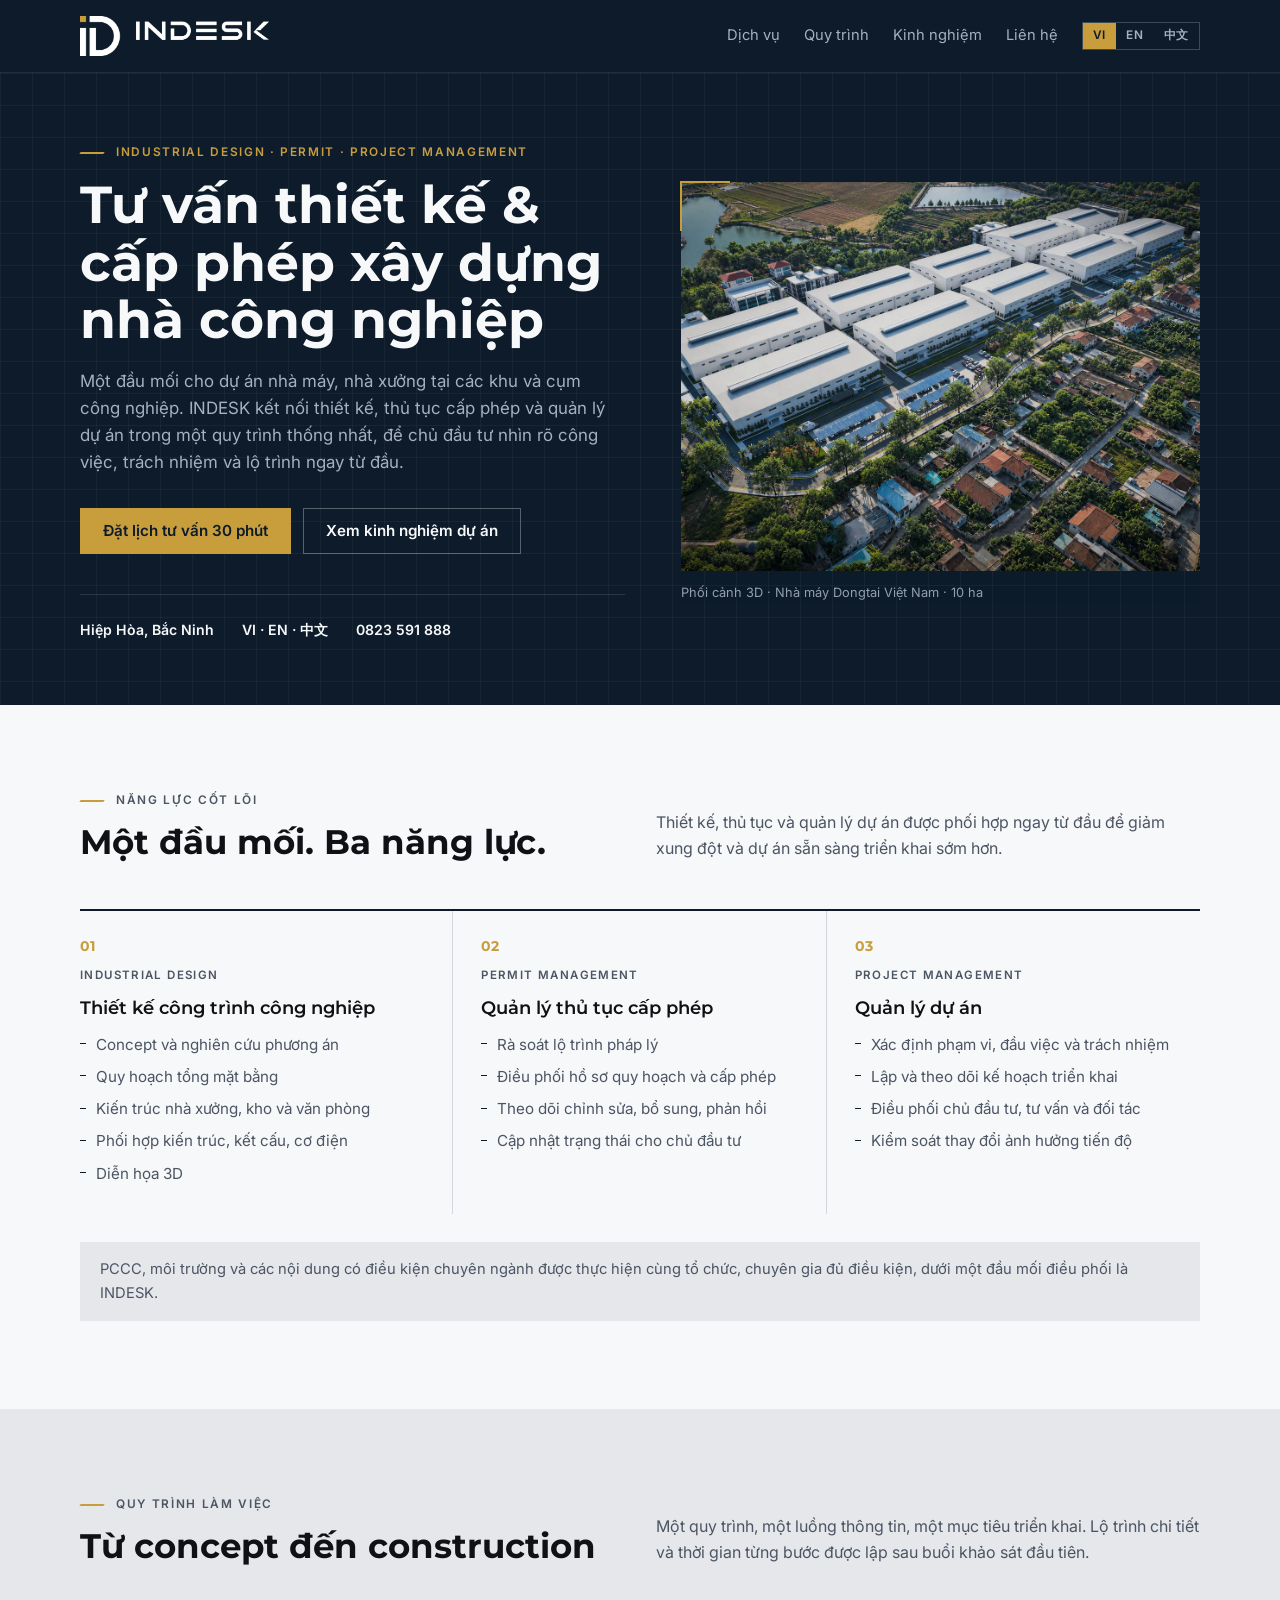
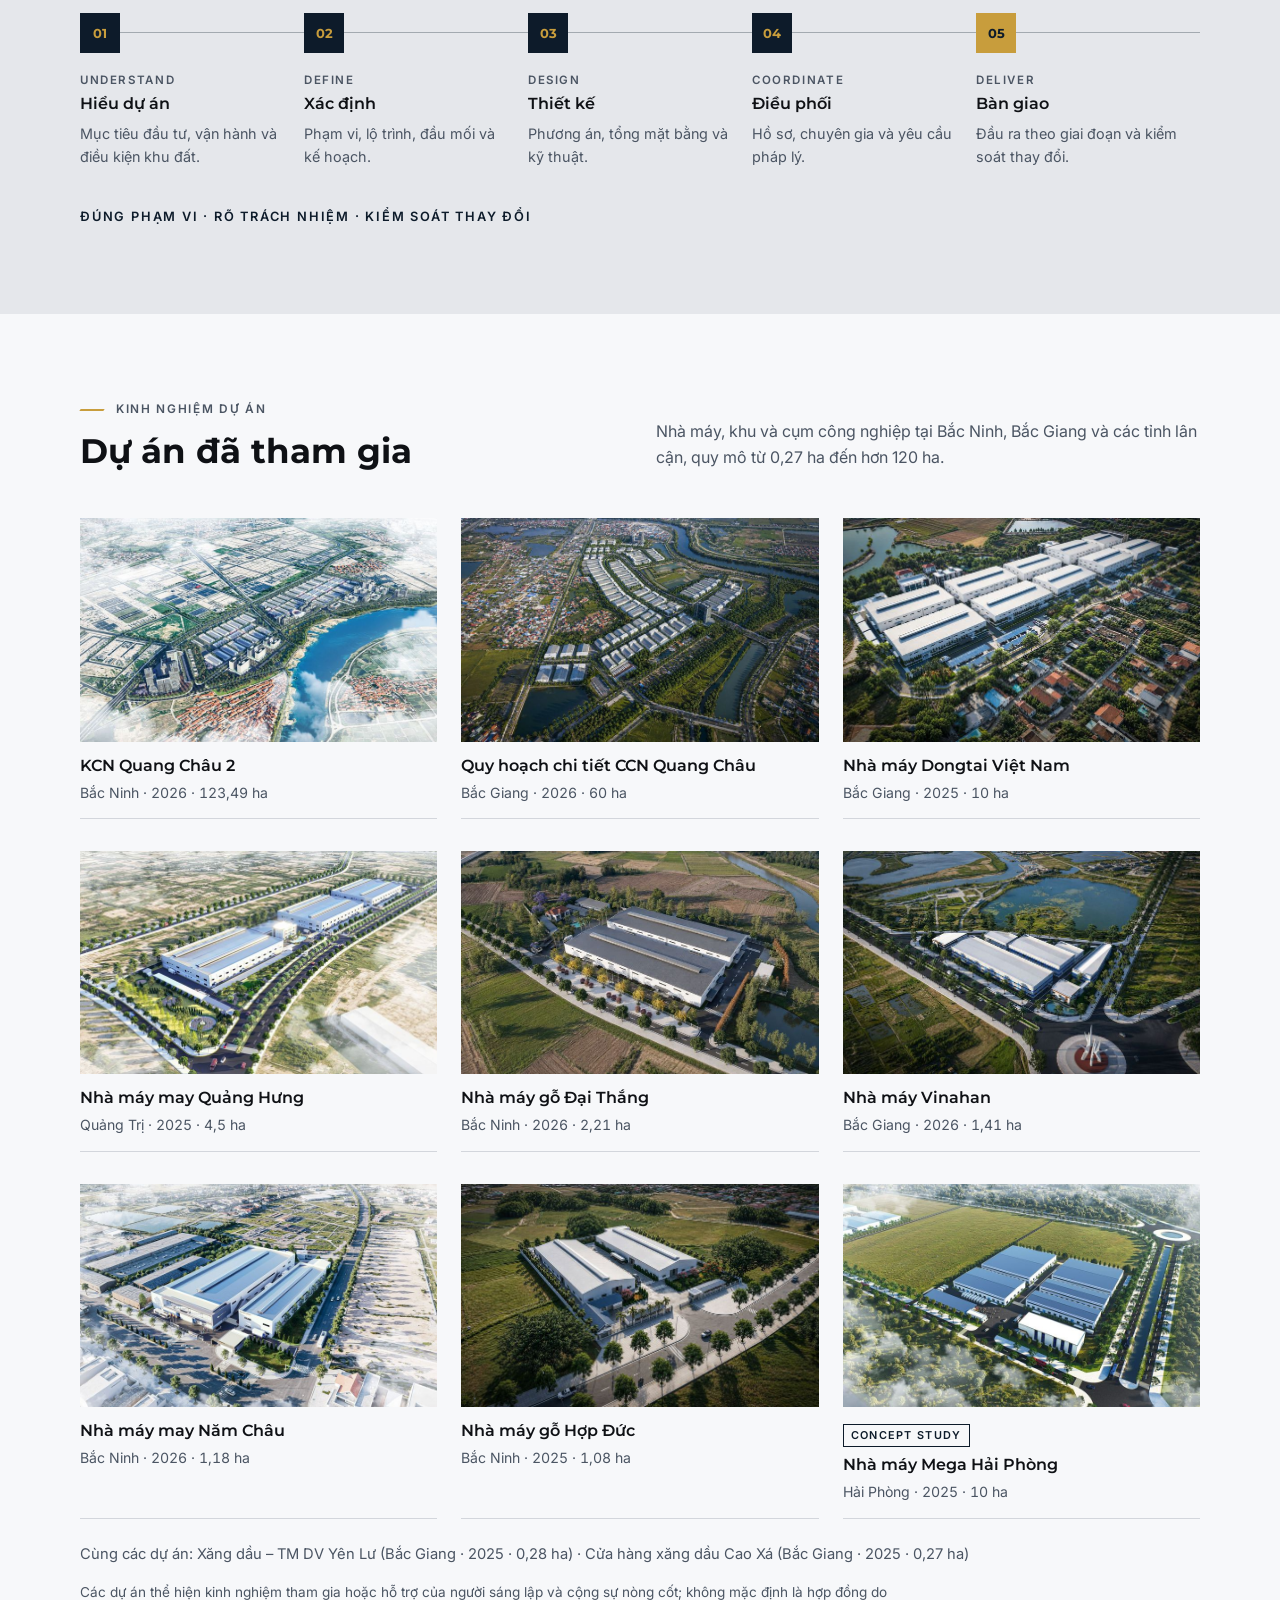
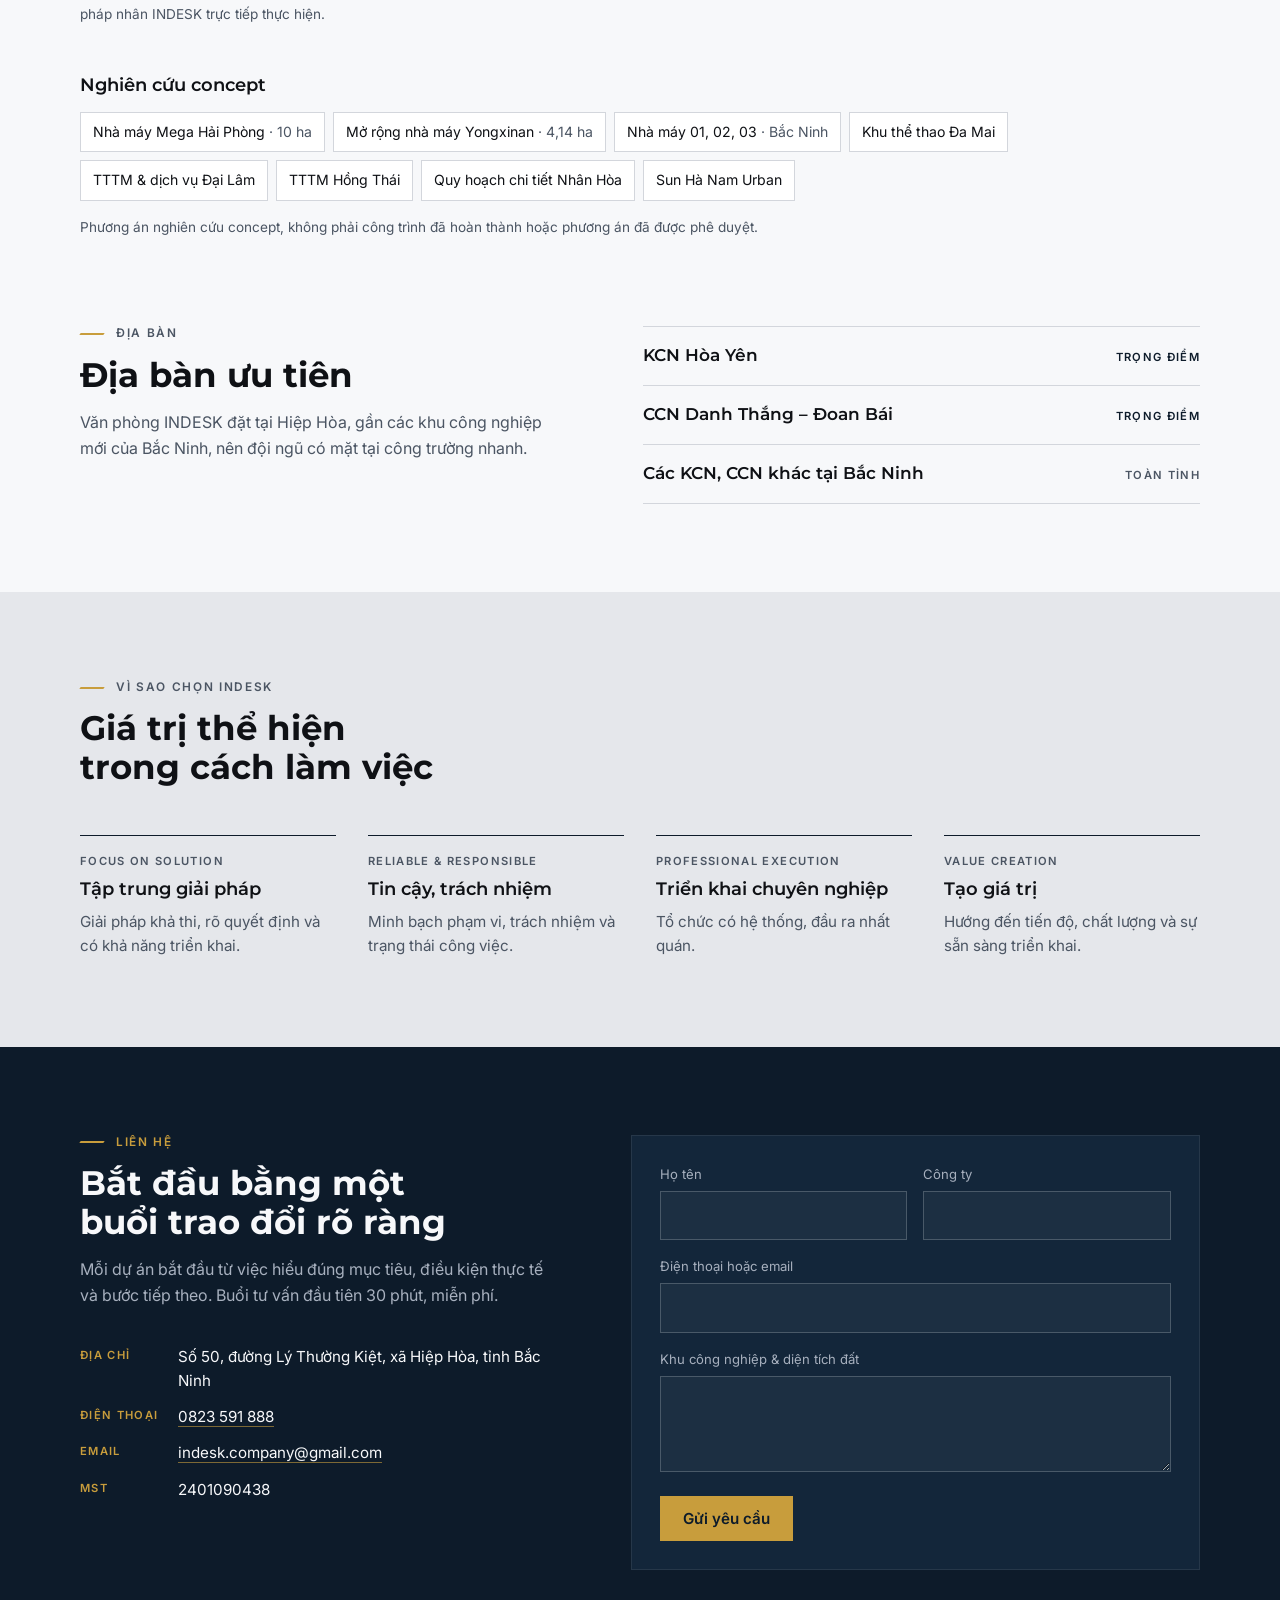
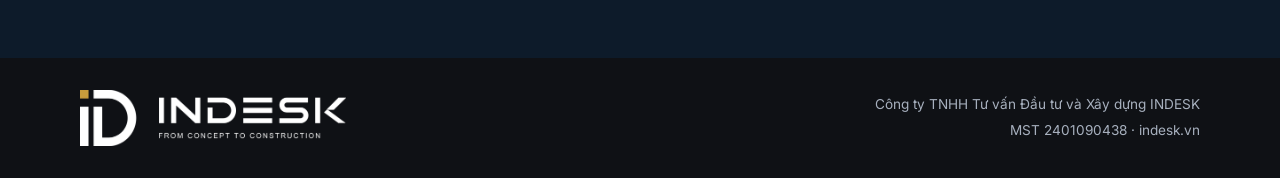
==== index.html @ 010f50f6 "Add files via upload" ====
<!doctype html>
<html lang="vi">
<head>
<meta charset="utf-8">
<meta name="viewport" content="width=device-width, initial-scale=1, viewport-fit=cover">
<title>INDESK</title>
<meta property="og:title" content="INDESK – Tư vấn thiết kế & cấp phép xây dựng nhà công nghiệp">
<meta property="og:image" content="https://indesk.vn/dongtai.jpg">
<meta name="description" content="INDESK – Tư vấn thiết kế & cấp phép xây dựng nhà công nghiệp tại Bắc Ninh. Industrial Design · Permit · Project Management.">
<link rel="icon" type="image/png" href="favicon-64.png">
<link rel="apple-touch-icon" href="icon-180.png">
<link rel="preconnect" href="https://fonts.googleapis.com">
<link rel="preconnect" href="https://fonts.gstatic.com" crossorigin>
<link rel="stylesheet" href="https://fonts.googleapis.com/css2?family=Montserrat:wght@600;700&family=Inter:wght@400;500;600&display=swap">
<style>
/* Layout: INDESK Brand Guideline V1.0 — navy header + blueprint hero, off-white body, 8px rhythm, left-aligned 12-col feel, one gold accent per view. */
:root{
  --charcoal:#0F1115; --navy:#0D1B2A; --navy-2:#13263a; --gold:#C89D3C; --gray:#E5E7EB; --offwhite:#F7F8FA;
  --ink:#0F1115; --ink-2:#4B5563; --rule:#D3D6DC; --on-dark:#F7F8FA; --on-dark-2:#A7B0BE;
  --f-head:"Montserrat",system-ui,Arial,"PingFang SC","Microsoft YaHei",sans-serif;
  --f-body:"Inter",system-ui,Arial,"PingFang SC","Microsoft YaHei","Noto Sans SC",sans-serif;
  --wrap:1160px;
  color-scheme:light;
}
*{box-sizing:border-box}
html{scroll-behavior:smooth}
@media (prefers-reduced-motion:reduce){html{scroll-behavior:auto}}
body{margin:0;background:var(--offwhite);color:var(--ink);font:400 16px/1.6 var(--f-body);-webkit-font-smoothing:antialiased}
body::before{content:"";position:fixed;inset:0 0 auto;height:env(safe-area-inset-top,0px);z-index:10;background:var(--navy)}
.wrap{max-width:var(--wrap);margin:0 auto;padding-left:max(20px,env(safe-area-inset-left,0px));padding-right:max(20px,env(safe-area-inset-right,0px))}
a{color:inherit}
h1,h2,h3{font-family:var(--f-head);line-height:1.15;text-wrap:balance;margin:0}
h2{font-size:clamp(1.55rem,1.2rem + 1.4vw,2.1rem);font-weight:700}
h3{font-size:1.1rem;font-weight:600;line-height:1.25}
p{margin:0}
.label{font:600 .74rem/1.3 var(--f-body);letter-spacing:.14em;text-transform:uppercase;color:var(--ink-2)}
.label.gold{color:var(--gold)}
.marker{display:flex;align-items:center;gap:12px}
.marker::before{content:"";width:24px;height:2px;background:var(--gold);transform:skewX(-35deg)}
:focus-visible{outline:2px solid var(--gold);outline-offset:3px}

/* header */
header.top{position:sticky;top:env(safe-area-inset-top,0px);z-index:5;background:var(--navy);color:var(--on-dark);border-bottom:1px solid rgba(255,255,255,.08)}
.bar{display:flex;align-items:center;gap:24px;min-height:72px}
.logo{display:block;line-height:0;padding-block:16px}
.logo img{height:40px;width:auto}
nav.main{display:flex;gap:24px;margin-left:auto}
nav.main a{text-decoration:none;font-size:.92rem;color:var(--on-dark-2)}
nav.main a:hover{color:var(--on-dark)}
.lang{display:flex;border:1px solid rgba(255,255,255,.2)}
.lang button{all:unset;cursor:pointer;padding:7px 10px;font:600 .74rem/1 var(--f-body);color:var(--on-dark-2);letter-spacing:.06em}
.lang button[aria-pressed="true"]{background:var(--gold);color:var(--navy)}
.lang button:focus-visible{outline:2px solid var(--gold);outline-offset:2px}
@media (max-width:860px){nav.main{display:none}.lang{margin-left:auto}}
@media (max-width:420px){.logo img{height:32px}}

/* hero */
.hero{background:var(--navy);color:var(--on-dark);position:relative;overflow:hidden}
.hero::after{content:"";position:absolute;inset:0;background-image:linear-gradient(rgba(229,231,235,.05) 1px,transparent 1px),linear-gradient(90deg,rgba(229,231,235,.05) 1px,transparent 1px);background-size:32px 32px;pointer-events:none}
.hero .wrap{position:relative;z-index:1;display:grid;grid-template-columns:minmax(0,1.05fr) minmax(0,1fr);gap:56px;align-items:center;padding-block:72px 64px}
.hero h1{font-size:clamp(2rem,1.3rem + 2.6vw,3.25rem);font-weight:700;line-height:1.1;margin:16px 0 20px}
.hero .lead{color:var(--on-dark-2);font-size:1.06rem;max-width:34em}
.actions{display:flex;flex-wrap:wrap;gap:12px;margin-top:32px}
.btn{display:inline-flex;align-items:center;gap:8px;padding:14px 22px;font:600 .95rem/1 var(--f-body);text-decoration:none;border:1.5px solid var(--gold);cursor:pointer}
.btn.primary{background:var(--gold);color:var(--navy)}
.btn.primary:hover{filter:brightness(1.08)}
.btn.ghost{color:var(--on-dark);background:transparent;border-color:rgba(255,255,255,.3)}
.btn.ghost:hover{border-color:var(--gold)}
.facts{display:flex;flex-wrap:wrap;gap:8px 28px;margin-top:40px;padding-top:24px;border-top:1px solid rgba(255,255,255,.12);font-size:.88rem;color:var(--on-dark-2)}
.facts b{color:var(--on-dark);font-weight:600}
.hero-img{margin:0;position:relative;min-width:0}
.hero-img img{display:block;width:100%;height:auto;aspect-ratio:4/3;object-fit:cover;max-width:100%}
.hero-img::before{content:"";position:absolute;inset:0;background:var(--navy);opacity:.12;pointer-events:none}
.hero-img::after{content:"";position:absolute;left:-1px;top:-1px;width:48px;height:48px;border-left:2px solid var(--gold);border-top:2px solid var(--gold)}
.hero-img figcaption{margin-top:12px;font-size:.8rem;color:var(--on-dark-2)}
@media (max-width:900px){.hero .wrap{grid-template-columns:1fr;padding-block:48px 44px;gap:40px}}

/* sections */
section.band{padding-block:88px}
.head{display:grid;grid-template-columns:minmax(0,1fr) minmax(0,1fr);gap:32px;align-items:end;margin-bottom:48px}
.head .marker{margin-bottom:14px}
.head p{color:var(--ink-2);max-width:34em}
@media (max-width:760px){.head{grid-template-columns:1fr;gap:14px}section.band{padding-block:64px}}

.services{display:grid;grid-template-columns:repeat(3,minmax(0,1fr));border-top:2px solid var(--navy)}
.svc{padding:28px 28px 28px 0;border-right:1px solid var(--rule);display:flex;flex-direction:column;gap:14px;min-width:0}
.svc+.svc{padding-left:28px}
.svc:last-child{border-right:0}
.svc .no{font:700 .9rem/1 var(--f-head);color:var(--gold)}
.svc .en{font:600 .72rem/1.3 var(--f-body);letter-spacing:.12em;text-transform:uppercase;color:var(--ink-2)}
.svc ul{margin:0;padding:0;list-style:none;display:grid;gap:8px;font-size:.95rem;color:var(--ink-2)}
.svc li{padding-left:16px;position:relative}
.svc li::before{content:"";position:absolute;left:0;top:.7em;width:6px;height:1px;background:var(--navy)}
.partner{margin-top:28px;padding:16px 20px;background:var(--gray);font-size:.92rem;color:var(--ink-2)}
@media (max-width:900px){.services{grid-template-columns:1fr}.svc,.svc+.svc{padding:24px 0;border-right:0;border-bottom:1px solid var(--rule)}}

.process-band{background:var(--gray)}
ol.steps{list-style:none;margin:0;padding:0;display:grid;grid-template-columns:repeat(5,minmax(0,1fr));counter-reset:s;position:relative}
ol.steps::before{content:"";position:absolute;left:0;right:0;top:19px;height:1px;background:var(--navy);opacity:.3}
ol.steps li{counter-increment:s;padding-right:20px;position:relative;min-width:0}
ol.steps li::before{content:counter(s,decimal-leading-zero);display:grid;place-items:center;width:40px;height:40px;background:var(--navy);color:var(--gold);font:700 .82rem/1 var(--f-head);margin-bottom:20px;position:relative}
ol.steps li:last-child::before{background:var(--gold);color:var(--navy)}
ol.steps .en{font:600 .72rem/1.3 var(--f-body);letter-spacing:.14em;color:var(--ink-2);margin-bottom:6px}
ol.steps h3{font-size:1rem;margin-bottom:8px}
ol.steps p{font-size:.9rem;color:var(--ink-2)}
.motto{margin-top:40px;font:600 .8rem/1.4 var(--f-body);letter-spacing:.14em;text-transform:uppercase;color:var(--navy)}
@media (max-width:960px){ol.steps{grid-template-columns:1fr}ol.steps::before{left:19px;right:auto;top:0;bottom:0;width:1px;height:auto}ol.steps li{display:grid;grid-template-columns:40px minmax(0,1fr);column-gap:20px;padding:0 0 28px}ol.steps li::before{margin:0;grid-row:span 3}}

/* project gallery */
.gallery{display:grid;grid-template-columns:repeat(3,minmax(0,1fr));gap:32px 24px}
.card{margin:0;min-width:0;display:flex;flex-direction:column}
.card img{display:block;width:100%;height:auto;aspect-ratio:16/10;object-fit:cover;max-width:100%;background:var(--gray)}
.card .meta{padding-top:14px;border-bottom:1px solid var(--rule);padding-bottom:14px;flex:1}
.card h3{font-size:1rem}
.card p{margin-top:6px;font-size:.88rem;color:var(--ink-2);font-variant-numeric:tabular-nums}
.badge{display:inline-block;margin-bottom:8px;font:600 .68rem/1 var(--f-body);letter-spacing:.12em;text-transform:uppercase;color:var(--navy);border:1px solid var(--navy);padding:5px 7px}
.also{margin-top:24px;font-size:.92rem;color:var(--ink-2)}
@media (max-width:900px){.gallery{grid-template-columns:repeat(2,minmax(0,1fr))}}
@media (max-width:560px){.gallery{grid-template-columns:1fr}}
.note{margin-top:16px;font-size:.85rem;color:var(--ink-2);max-width:60em}
.concepts{margin-top:48px}
.concepts h3{margin-bottom:16px}
.chips{display:flex;flex-wrap:wrap;gap:8px;list-style:none;margin:0;padding:0}
.chips li{border:1px solid var(--rule);background:#fff;padding:8px 12px;font-size:.88rem}
.chips li span{color:var(--ink-2)}

.area{display:grid;grid-template-columns:minmax(0,1fr) minmax(0,1.1fr);gap:56px;align-items:start}
.area p.lead{color:var(--ink-2);margin-top:16px;max-width:30em}
.zones{list-style:none;margin:0;padding:0;border-top:1px solid var(--rule)}
.zones li{display:flex;justify-content:space-between;align-items:baseline;gap:16px;padding:18px 0;border-bottom:1px solid var(--rule)}
.zones .name{font:600 1.05rem/1.3 var(--f-head)}
.zones .tag{font:600 .7rem/1.2 var(--f-body);letter-spacing:.12em;text-transform:uppercase;color:var(--ink-2);white-space:nowrap}
.zones li.focus .tag{color:var(--navy)}
@media (max-width:820px){.area{grid-template-columns:1fr;gap:32px}}

.why{display:grid;grid-template-columns:repeat(4,minmax(0,1fr));gap:32px}
.why div{min-width:0;display:flex;flex-direction:column;gap:10px;padding-top:18px;border-top:1px solid var(--navy)}
.why .en{font:600 .7rem/1.3 var(--f-body);letter-spacing:.12em;text-transform:uppercase;color:var(--ink-2)}
.why p{color:var(--ink-2);font-size:.95rem}
@media (max-width:900px){.why{grid-template-columns:repeat(2,minmax(0,1fr))}}
@media (max-width:480px){.why{grid-template-columns:1fr}}

.contact{background:var(--navy);color:var(--on-dark)}
.contact .grid{display:grid;grid-template-columns:minmax(0,1fr) minmax(0,1.15fr);gap:56px}
.contact h2{margin:14px 0 16px}
.contact .lead{color:var(--on-dark-2);max-width:30em}
dl.info{margin:36px 0 0;display:grid;grid-template-columns:auto minmax(0,1fr);gap:12px 20px;font-size:.95rem}
dl.info dt{font:600 .7rem/1.9 var(--f-body);letter-spacing:.12em;text-transform:uppercase;color:var(--gold)}
dl.info dd{margin:0;color:var(--on-dark);overflow-wrap:anywhere}
dl.info dd a{text-decoration:none;border-bottom:1px solid rgba(200,157,60,.6)}
dl.info dd a:hover{color:var(--gold)}
form{display:grid;grid-template-columns:repeat(2,minmax(0,1fr));gap:16px;background:var(--navy-2);padding:28px;border:1px solid rgba(255,255,255,.08)}
form .full{grid-column:1/-1}
label{display:block;font-size:.82rem;color:var(--on-dark-2);margin-bottom:6px}
input,textarea{width:100%;font:inherit;color:var(--on-dark);background:rgba(255,255,255,.04);border:1px solid rgba(255,255,255,.2);padding:11px 12px;border-radius:0}
input:focus,textarea:focus{outline:none;border-color:var(--gold)}
textarea{min-height:96px;resize:vertical}
form .btn{justify-self:start}
.form-note{font-size:.85rem;color:var(--on-dark-2)}
@media (max-width:820px){.contact .grid{grid-template-columns:1fr;gap:40px}form{grid-template-columns:1fr;padding:22px}}

footer{background:var(--charcoal);color:var(--on-dark-2);font-size:.85rem}
footer .wrap{display:flex;flex-wrap:wrap;align-items:center;justify-content:space-between;gap:20px;padding-block:32px}
footer img{height:56px;width:auto}
footer .legal{display:grid;gap:4px;text-align:right}
@media (max-width:640px){footer .legal{text-align:left}}
</style>
<style>[hidden]{display:none!important} img{max-width:100%}</style>
</head>
<body>
<header class="top">
  <div class="wrap bar">
    <a class="logo" href="#top"><img src="logo-header.png" alt="INDESK" width="600" height="127"></a>
    <nav class="main" aria-label="Menu">
      <a href="#dich-vu" data-i18n="nav.services">Dịch vụ</a>
      <a href="#quy-trinh" data-i18n="nav.process">Quy trình</a>
      <a href="#kinh-nghiem" data-i18n="nav.projects">Kinh nghiệm</a>
      <a href="#lien-he" data-i18n="nav.contact">Liên hệ</a>
    </nav>
    <div class="lang" role="group" aria-label="Language">
      <button type="button" id="lang-vi" data-lang="vi" aria-pressed="true">VI</button>
      <button type="button" id="lang-en" data-lang="en" aria-pressed="false">EN</button>
      <button type="button" id="lang-zh" data-lang="zh" aria-pressed="false">中文</button>
    </div>
  </div>
</header>

<main id="top">
<section class="hero">
  <div class="wrap">
    <div>
      <div class="label gold marker">Industrial Design · Permit · Project Management</div>
      <h1 data-i18n="hero.title">Tư vấn thiết kế &amp; cấp phép xây dựng nhà công nghiệp</h1>
      <p class="lead" data-i18n="hero.lead">Một đầu mối cho dự án nhà máy, nhà xưởng tại các khu và cụm công nghiệp. INDESK kết nối thiết kế, thủ tục cấp phép và quản lý dự án trong một quy trình thống nhất, để chủ đầu tư nhìn rõ công việc, trách nhiệm và lộ trình ngay từ đầu.</p>
      <div class="actions">
        <a class="btn primary" href="#lien-he" data-i18n="hero.cta">Đặt lịch tư vấn 30 phút</a>
        <a class="btn ghost" href="#kinh-nghiem" data-i18n="hero.cta2">Xem kinh nghiệm dự án</a>
      </div>
      <div class="facts">
        <span><b>Hiệp Hòa, Bắc Ninh</b></span>
        <span><b>VI · EN · 中文</b></span>
        <span><b>0823 591 888</b></span>
      </div>
    </div>
    <figure class="hero-img">
      <img src="dongtai.jpg" alt="Phối cảnh Nhà máy Dongtai Việt Nam, 10 ha" width="1600" height="902">
      <figcaption><span data-i18n="hero.cap">Phối cảnh 3D</span> · Nhà máy Dongtai Việt Nam · 10 ha</figcaption>
    </figure>
  </div>
</section>

<section class="band" id="dich-vu">
  <div class="wrap">
    <div class="head">
      <div><div class="label marker" data-i18n="services.eyebrow">Năng lực cốt lõi</div><h2 data-i18n="services.title">Một đầu mối. Ba năng lực.</h2></div>
      <p data-i18n="services.lead">Thiết kế, thủ tục và quản lý dự án được phối hợp ngay từ đầu để giảm xung đột và dự án sẵn sàng triển khai sớm hơn.</p>
    </div>
    <div class="services">
      <div class="svc"><span class="no">01</span><span class="en">Industrial Design</span><h3 data-i18n="s1.t">Thiết kế công trình công nghiệp</h3>
        <ul><li data-i18n="s1.a">Concept và nghiên cứu phương án</li><li data-i18n="s1.b">Quy hoạch tổng mặt bằng</li><li data-i18n="s1.c">Kiến trúc nhà xưởng, kho và văn phòng</li><li data-i18n="s1.d">Phối hợp kiến trúc, kết cấu, cơ điện</li><li data-i18n="s1.e">Diễn họa 3D</li></ul></div>
      <div class="svc"><span class="no">02</span><span class="en">Permit Management</span><h3 data-i18n="s2.t">Quản lý thủ tục cấp phép</h3>
        <ul><li data-i18n="s2.a">Rà soát lộ trình pháp lý</li><li data-i18n="s2.b">Điều phối hồ sơ quy hoạch và cấp phép</li><li data-i18n="s2.c">Theo dõi chỉnh sửa, bổ sung, phản hồi</li><li data-i18n="s2.d">Cập nhật trạng thái cho chủ đầu tư</li></ul></div>
      <div class="svc"><span class="no">03</span><span class="en">Project Management</span><h3 data-i18n="s3.t">Quản lý dự án</h3>
        <ul><li data-i18n="s3.a">Xác định phạm vi, đầu việc và trách nhiệm</li><li data-i18n="s3.b">Lập và theo dõi kế hoạch triển khai</li><li data-i18n="s3.c">Điều phối chủ đầu tư, tư vấn và đối tác</li><li data-i18n="s3.d">Kiểm soát thay đổi ảnh hưởng tiến độ</li></ul></div>
    </div>
    <p class="partner" data-i18n="services.partner">PCCC, môi trường và các nội dung có điều kiện chuyên ngành được thực hiện cùng tổ chức, chuyên gia đủ điều kiện, dưới một đầu mối điều phối là INDESK.</p>
  </div>
</section>

<section class="band process-band" id="quy-trinh">
  <div class="wrap">
    <div class="head">
      <div><div class="label marker" data-i18n="process.eyebrow">Quy trình làm việc</div><h2 data-i18n="process.title">Từ concept đến construction</h2></div>
      <p data-i18n="process.lead">Một quy trình, một luồng thông tin, một mục tiêu triển khai. Lộ trình chi tiết và thời gian từng bước được lập sau buổi khảo sát đầu tiên.</p>
    </div>
    <ol class="steps">
      <li><div class="en">UNDERSTAND</div><h3 data-i18n="p1.t">Hiểu dự án</h3><p data-i18n="p1.d">Mục tiêu đầu tư, vận hành và điều kiện khu đất.</p></li>
      <li><div class="en">DEFINE</div><h3 data-i18n="p2.t">Xác định</h3><p data-i18n="p2.d">Phạm vi, lộ trình, đầu mối và kế hoạch.</p></li>
      <li><div class="en">DESIGN</div><h3 data-i18n="p3.t">Thiết kế</h3><p data-i18n="p3.d">Phương án, tổng mặt bằng và kỹ thuật.</p></li>
      <li><div class="en">COORDINATE</div><h3 data-i18n="p4.t">Điều phối</h3><p data-i18n="p4.d">Hồ sơ, chuyên gia và yêu cầu pháp lý.</p></li>
      <li><div class="en">DELIVER</div><h3 data-i18n="p5.t">Bàn giao</h3><p data-i18n="p5.d">Đầu ra theo giai đoạn và kiểm soát thay đổi.</p></li>
    </ol>
    <p class="motto" data-i18n="process.motto">Đúng phạm vi · Rõ trách nhiệm · Kiểm soát thay đổi</p>
  </div>
</section>

<section class="band" id="kinh-nghiem">
  <div class="wrap">
    <div class="head">
      <div><div class="label marker" data-i18n="exp.eyebrow">Kinh nghiệm dự án</div><h2 data-i18n="exp.title">Dự án đã tham gia</h2></div>
      <p data-i18n="exp.lead">Nhà máy, khu và cụm công nghiệp tại Bắc Ninh, Bắc Giang và các tỉnh lân cận, quy mô từ 0,27 ha đến hơn 120 ha.</p>
    </div>
    <div class="gallery">
      <article class="card"><img src="kcn-quangchau-sm.jpg" alt="Phối cảnh KCN Quang Châu 2" loading="lazy" width="800" height="532"><div class="meta"><h3>KCN Quang Châu 2</h3><p>Bắc Ninh · 2026 · 123,49 ha</p></div></article>
      <article class="card"><img src="ccn-quangchau-sm.jpg" alt="Phối cảnh CCN Quang Châu" loading="lazy" width="800" height="600"><div class="meta"><h3>Quy hoạch chi tiết CCN Quang Châu</h3><p>Bắc Giang · 2026 · 60 ha</p></div></article>
      <article class="card"><img src="dongtai-sm.jpg" alt="Phối cảnh Nhà máy Dongtai Việt Nam" loading="lazy" width="800" height="451"><div class="meta"><h3>Nhà máy Dongtai Việt Nam</h3><p>Bắc Giang · 2025 · 10 ha</p></div></article>
      <article class="card"><img src="quanghung-sm.jpg" alt="Phối cảnh Nhà máy may Quảng Hưng" loading="lazy" width="800" height="450"><div class="meta"><h3>Nhà máy may Quảng Hưng</h3><p>Quảng Trị · 2025 · 4,5 ha</p></div></article>
      <article class="card"><img src="daithang-sm.jpg" alt="Phối cảnh Nhà máy gỗ Đại Thắng" loading="lazy" width="800" height="543"><div class="meta"><h3>Nhà máy gỗ Đại Thắng</h3><p>Bắc Ninh · 2026 · 2,21 ha</p></div></article>
      <article class="card"><img src="vinahan-sm.jpg" alt="Phối cảnh Nhà máy Vinahan" loading="lazy" width="800" height="451"><div class="meta"><h3>Nhà máy Vinahan</h3><p>Bắc Giang · 2026 · 1,41 ha</p></div></article>
      <article class="card"><img src="namchau-sm.jpg" alt="Phối cảnh Nhà máy may Năm Châu" loading="lazy" width="800" height="534"><div class="meta"><h3>Nhà máy may Năm Châu</h3><p>Bắc Ninh · 2026 · 1,18 ha</p></div></article>
      <article class="card"><img src="hopduc-sm.jpg" alt="Phối cảnh Nhà máy gỗ Hợp Đức" loading="lazy" width="800" height="451"><div class="meta"><h3>Nhà máy gỗ Hợp Đức</h3><p>Bắc Ninh · 2025 · 1,08 ha</p></div></article>
      <article class="card concept"><img src="mega-sm.jpg" alt="Phối cảnh concept Nhà máy Mega Hải Phòng" loading="lazy" width="800" height="532"><div class="meta"><span class="badge">Concept study</span><h3>Nhà máy Mega Hải Phòng</h3><p>Hải Phòng · 2025 · 10 ha</p></div></article>
    </div>
    <p class="also"><span data-i18n="exp.also">Cùng các dự án:</span> Xăng dầu – TM DV Yên Lư (Bắc Giang · 2025 · 0,28 ha) · Cửa hàng xăng dầu Cao Xá (Bắc Giang · 2025 · 0,27 ha)</p>
    <p class="note" data-i18n="exp.note">Các dự án thể hiện kinh nghiệm tham gia hoặc hỗ trợ của người sáng lập và cộng sự nòng cốt; không mặc định là hợp đồng do pháp nhân INDESK trực tiếp thực hiện.</p>
    <div class="concepts">
      <h3 data-i18n="exp.concept">Nghiên cứu concept</h3>
      <ul class="chips">
        <li>Nhà máy Mega Hải Phòng <span>· 10 ha</span></li>
        <li>Mở rộng nhà máy Yongxinan <span>· 4,14 ha</span></li>
        <li>Nhà máy 01, 02, 03 <span>· Bắc Ninh</span></li>
        <li>Khu thể thao Đa Mai</li>
        <li>TTTM &amp; dịch vụ Đại Lâm</li>
        <li>TTTM Hồng Thái</li>
        <li>Quy hoạch chi tiết Nhân Hòa</li>
        <li>Sun Hà Nam Urban</li>
      </ul>
      <p class="note" data-i18n="exp.cnote">Phương án nghiên cứu concept, không phải công trình đã hoàn thành hoặc phương án đã được phê duyệt.</p>
    </div>
  </div>
</section>

<section class="band" id="dia-ban" style="padding-top:0">
  <div class="wrap area">
    <div>
      <div class="label marker" data-i18n="area.eyebrow">Địa bàn</div>
      <h2 data-i18n="area.title" style="margin-top:14px">Địa bàn ưu tiên</h2>
      <p class="lead" data-i18n="area.lead">Văn phòng INDESK đặt tại Hiệp Hòa, gần các khu công nghiệp mới của Bắc Ninh, nên đội ngũ có mặt tại công trường nhanh.</p>
    </div>
    <ul class="zones">
      <li class="focus"><span class="name" data-i18n="z1">KCN Hòa Yên</span><span class="tag" data-i18n="z.tag1">Trọng điểm</span></li>
      <li class="focus"><span class="name" data-i18n="z2">CCN Danh Thắng – Đoan Bái</span><span class="tag" data-i18n="z.tag1">Trọng điểm</span></li>
      <li><span class="name" data-i18n="z3">Các KCN, CCN khác tại Bắc Ninh</span><span class="tag" data-i18n="z.tag2">Toàn tỉnh</span></li>
    </ul>
  </div>
</section>

<section class="band process-band">
  <div class="wrap">
    <div class="head">
      <div><div class="label marker" data-i18n="why.eyebrow">Vì sao chọn INDESK</div><h2 data-i18n="why.title">Giá trị thể hiện trong cách làm việc</h2></div>
    </div>
    <div class="why">
      <div><span class="en">Focus on Solution</span><h3 data-i18n="w1.t">Tập trung giải pháp</h3><p data-i18n="w1.d">Giải pháp khả thi, rõ quyết định và có khả năng triển khai.</p></div>
      <div><span class="en">Reliable &amp; Responsible</span><h3 data-i18n="w2.t">Tin cậy, trách nhiệm</h3><p data-i18n="w2.d">Minh bạch phạm vi, trách nhiệm và trạng thái công việc.</p></div>
      <div><span class="en">Professional Execution</span><h3 data-i18n="w3.t">Triển khai chuyên nghiệp</h3><p data-i18n="w3.d">Tổ chức có hệ thống, đầu ra nhất quán.</p></div>
      <div><span class="en">Value Creation</span><h3 data-i18n="w4.t">Tạo giá trị</h3><p data-i18n="w4.d">Hướng đến tiến độ, chất lượng và sự sẵn sàng triển khai.</p></div>
    </div>
  </div>
</section>

<section class="band contact" id="lien-he">
  <div class="wrap grid">
    <div>
      <div class="label gold marker" data-i18n="contact.eyebrow">Liên hệ</div>
      <h2 data-i18n="contact.title">Bắt đầu bằng một buổi trao đổi rõ ràng</h2>
      <p class="lead" data-i18n="contact.lead">Mỗi dự án bắt đầu từ việc hiểu đúng mục tiêu, điều kiện thực tế và bước tiếp theo. Buổi tư vấn đầu tiên 30 phút, miễn phí.</p>
      <dl class="info">
        <dt data-i18n="i.addr">Địa chỉ</dt><dd>Số 50, đường Lý Thường Kiệt, xã Hiệp Hòa, tỉnh Bắc Ninh</dd>
        <dt data-i18n="i.phone">Điện thoại</dt><dd><a href="tel:+84823591888">0823 591 888</a></dd>
        <dt>Email</dt><dd><a href="mailto:indesk.company@gmail.com">indesk.company@gmail.com</a></dd>
        <dt data-i18n="i.tax">MST</dt><dd>2401090438</dd>
      </dl>
    </div>
    <form id="lead-form" novalidate>
      <div><label for="f-name" data-i18n="f.name">Họ tên</label><input id="f-name" name="name" autocomplete="name"></div>
      <div><label for="f-company" data-i18n="f.company">Công ty</label><input id="f-company" name="company" autocomplete="organization"></div>
      <div class="full"><label for="f-contact" data-i18n="f.contact">Điện thoại hoặc email</label><input id="f-contact" name="contact"></div>
      <div class="full"><label for="f-project" data-i18n="f.project">Khu công nghiệp &amp; diện tích đất</label><textarea id="f-project" name="project"></textarea></div>
      <button class="btn primary" type="submit" data-i18n="f.submit">Gửi yêu cầu</button>
      <p class="form-note full" id="f-ok" hidden data-i18n="f.ok">Đã gửi. INDESK sẽ liên hệ lại với bạn để hẹn lịch.</p>
      <p class="form-note full" id="f-err" hidden data-i18n="f.err">Chưa gửi được. Bạn gọi 0823 591 888 hoặc email indesk.company@gmail.com giúp INDESK.</p>
      <p class="form-note full" id="f-need" hidden data-i18n="f.need">Bạn điền giúp họ tên và số điện thoại hoặc email.</p>
    </form>
  </div>
</section>
</main>

<footer>
  <div class="wrap">
    <img src="logo-full.png" alt="INDESK – From Concept to Construction" width="1200" height="253">
    <div class="legal">
      <span data-i18n="footer.name">Công ty TNHH Tư vấn Đầu tư và Xây dựng INDESK</span>
      <span>MST 2401090438 · indesk.vn</span>
    </div>
  </div>
</footer>

<script>
const T = {
  en: {
    "nav.services":"Services","nav.process":"Process","nav.projects":"Experience","nav.contact":"Contact",
    "hero.title":"Industrial building design & construction permitting",
    "hero.lead":"One point of contact for factory and warehouse projects in industrial parks and clusters. INDESK connects design, permitting and project management in one coordinated process, so investors see the work, the responsibilities and the route from day one.",
    "hero.cta":"Book a 30-minute consultation","hero.cta2":"See project experience",
    "services.eyebrow":"Core services","services.title":"One point of contact. Three capabilities.",
    "services.lead":"Design, approvals and project management are coordinated from the start, reducing conflicts and getting projects ready to build sooner.",
    "s1.t":"Industrial building design","s1.a":"Concept and option studies","s1.b":"Site master planning","s1.c":"Architecture for factories, warehouses and offices","s1.d":"Architecture, structure and MEP coordination","s1.e":"3D visualisation",
    "s2.t":"Permit management","s2.a":"Legal route review","s2.b":"Coordinating planning and permit files","s2.c":"Tracking revisions, requests and responses","s2.d":"Status updates for the investor",
    "s3.t":"Project management","s3.a":"Defining scope, tasks and responsibilities","s3.b":"Planning and tracking delivery","s3.c":"Coordinating investor, consultants and partners","s3.d":"Controlling changes that affect the schedule",
    "services.partner":"Fire safety, environmental and other licensed specialist work is carried out with qualified firms and experts, coordinated by INDESK as your single point of contact.",
    "process.eyebrow":"How we work","process.title":"From concept to construction",
    "process.lead":"One process, one flow of information, one delivery goal. A detailed route with timing for each step is prepared after the first site survey.",
    "p1.t":"Understand","p1.d":"Investment goals, operations and site conditions.",
    "p2.t":"Define","p2.d":"Scope, route, contacts and plan.",
    "p3.t":"Design","p3.d":"Options, master plan and engineering.",
    "p4.t":"Coordinate","p4.d":"Documents, specialists and legal requirements.",
    "p5.t":"Deliver","p5.d":"Staged outputs and change control.",
    "process.motto":"Right scope · Clear responsibility · Controlled change",
    "exp.eyebrow":"Project experience","exp.title":"Projects we have worked on",
    "exp.lead":"Factories, industrial parks and clusters in Bac Ninh, Bac Giang and nearby provinces, from 0.27 ha to over 120 ha.",
    "t.name":"Project","t.place":"Location","t.year":"Completed","t.area":"Site area",
    "exp.note":"Projects reflect work the founder and core collaborators took part in or supported; they are not necessarily contracts signed by the INDESK legal entity.",
    "exp.concept":"Concept studies","exp.cnote":"Concept study options, not completed or approved projects.",
    "area.eyebrow":"Coverage","area.title":"Where we work",
    "area.lead":"INDESK's office is in Hiep Hoa, close to Bac Ninh's new industrial parks, so our team reaches your site quickly.",
    "z1":"Hoa Yen Industrial Park","z2":"Danh Thang – Doan Bai Industrial Cluster","z3":"Other industrial parks and clusters in Bac Ninh","z.tag1":"Focus","z.tag2":"Province-wide",
    "why.eyebrow":"Why INDESK","why.title":"Values you see in how we work",
    "w1.t":"Solution first","w1.d":"Feasible solutions, clear decisions, ready to build.",
    "w2.t":"Reliable and responsible","w2.d":"Transparent scope, responsibilities and status.",
    "w3.t":"Professional execution","w3.d":"Systematic organisation and consistent outputs.",
    "w4.t":"Value creation","w4.d":"Focused on schedule, quality and readiness to build.",
    "contact.eyebrow":"Contact","contact.title":"Start with a clear project conversation",
    "contact.lead":"Every project starts with understanding the goals, the real conditions and the next step. The first 30-minute consultation is free.",
    "i.addr":"Address","i.phone":"Phone","i.tax":"Tax code",
    "f.name":"Name","f.company":"Company","f.contact":"Phone or email","f.project":"Industrial park & land area","f.submit":"Send request",
    "f.ok":"Sent. INDESK will contact you to arrange a time.",
    "f.err":"Couldn't send. Please call 0823 591 888 or email indesk.company@gmail.com.",
    "f.need":"Please enter your name and a phone number or email.",
    "hero.cap":"3D rendering","exp.also":"Also:",
    "footer.name":"INDESK Investment Consulting and Construction Co., Ltd."
  },
  zh: {
    "nav.services":"服务","nav.process":"流程","nav.projects":"项目经验","nav.contact":"联系我们",
    "hero.title":"工业厂房设计与建设许可咨询",
    "hero.lead":"为工业园区及工业集群内的工厂、厂房项目提供一站式对接。INDESK将设计、许可手续和项目管理整合为统一流程，让投资者从一开始就清楚工作内容、责任分工和推进路线。",
    "hero.cta":"预约30分钟咨询","hero.cta2":"查看项目经验",
    "services.eyebrow":"核心服务","services.title":"一个对接窗口，三大能力",
    "services.lead":"设计、审批和项目管理从一开始就协同推进，减少冲突，让项目更早具备开工条件。",
    "s1.t":"工业建筑设计","s1.a":"概念及方案研究","s1.b":"总平面规划","s1.c":"厂房、仓库及办公楼建筑设计","s1.d":"建筑、结构及机电协调","s1.e":"3D效果图",
    "s2.t":"许可手续管理","s2.a":"审查法定审批路线","s2.b":"协调规划及许可资料","s2.c":"跟踪修改、补充及反馈","s2.d":"向投资者更新进展",
    "s3.t":"项目管理","s3.a":"明确范围、工作内容及责任","s3.b":"制定并跟踪实施计划","s3.c":"协调投资者、顾问及合作方","s3.d":"控制影响进度的变更",
    "services.partner":"消防、环保及其他需专业资质的工作，由具备资质的单位和专家完成，并由INDESK统一协调对接。",
    "process.eyebrow":"工作流程","process.title":"从概念到施工",
    "process.lead":"一个流程，一条信息流，一个实施目标。首次现场考察后，我们将制定包含各步骤时间的详细路线。",
    "p1.t":"了解","p1.d":"投资目标、运营需求及场地条件。",
    "p2.t":"界定","p2.d":"范围、路线、对接人及计划。",
    "p3.t":"设计","p3.d":"方案、总平面及技术设计。",
    "p4.t":"协调","p4.d":"资料、专家及法定要求。",
    "p5.t":"交付","p5.d":"分阶段成果及变更控制。",
    "process.motto":"范围准确 · 责任清晰 · 变更可控",
    "exp.eyebrow":"项目经验","exp.title":"参与过的项目",
    "exp.lead":"位于北宁、北江及周边省份的工厂、工业园区及工业集群，规模从0.27公顷到120余公顷。",
    "t.name":"项目","t.place":"地点","t.year":"完成年份","t.area":"用地规模",
    "exp.note":"以上项目体现创始人及核心合作者参与或支持的经验，并不一定是由INDESK法人直接签约实施的合同。",
    "exp.concept":"概念研究","exp.cnote":"概念研究方案，并非已完工或已获批准的项目。",
    "area.eyebrow":"服务区域","area.title":"重点服务区域",
    "area.lead":"INDESK办公室位于北宁省协和，靠近北宁新兴工业园区，团队可迅速抵达现场。",
    "z1":"Hòa Yên 工业园","z2":"Danh Thắng – Đoan Bái 工业集群","z3":"北宁省其他工业园及工业集群","z.tag1":"重点","z.tag2":"全省",
    "why.eyebrow":"为什么选择INDESK","why.title":"体现在工作方式中的价值",
    "w1.t":"聚焦方案","w1.d":"方案可行、决策清晰、可落地实施。",
    "w2.t":"可靠负责","w2.d":"范围、责任和工作状态公开透明。",
    "w3.t":"专业执行","w3.d":"系统化组织，成果标准统一。",
    "w4.t":"创造价值","w4.d":"着眼于进度、质量和开工准备。",
    "contact.eyebrow":"联系我们","contact.title":"从一次清晰的项目沟通开始",
    "contact.lead":"每个项目都从准确理解目标、实际条件和下一步工作开始。首次30分钟咨询免费。",
    "i.addr":"地址","i.phone":"电话","i.tax":"税号",
    "f.name":"姓名","f.company":"公司","f.contact":"电话或邮箱","f.project":"工业园区及用地面积","f.submit":"提交",
    "f.ok":"已提交。INDESK将与您联系安排时间。",
    "f.err":"提交失败。请致电 0823 591 888 或发送邮件至 indesk.company@gmail.com。",
    "f.need":"请填写姓名及电话或邮箱。",
    "hero.cap":"3D效果图","exp.also":"其他项目：",
    "footer.name":"INDESK投资咨询与建设有限责任公司"
  }
};
const nodes = [...document.querySelectorAll("[data-i18n]")];
nodes.forEach(n => { n.dataset.vi = n.textContent; });
function setLang(lang){
  const dict = T[lang] || {};
  nodes.forEach(n => { n.textContent = lang === "vi" ? n.dataset.vi : (dict[n.dataset.i18n] ?? n.dataset.vi); });
  document.documentElement.lang = lang === "zh" ? "zh-CN" : lang;
  document.querySelectorAll(".lang button").forEach(b => b.setAttribute("aria-pressed", String(b.dataset.lang === lang)));
  try { localStorage.setItem("indesk-lang", lang); } catch (e) {}
}
document.querySelectorAll(".lang button").forEach(b => b.addEventListener("click", () => setLang(b.dataset.lang)));
let saved = null;
try { saved = localStorage.getItem("indesk-lang"); } catch (e) {}
setLang(saved && (saved === "vi" || T[saved]) ? saved : "vi");
/* Form gửi về indesk.company@gmail.com qua FormSubmit (cần xác nhận một lần từ hộp thư này). */
const FORM_ENDPOINT = "https://formsubmit.co/ajax/indesk.company@gmail.com";
const form = document.getElementById("lead-form");
const show = id => ["f-ok","f-err","f-need"].forEach(x => { document.getElementById(x).hidden = x !== id; });
form.addEventListener("submit", async e => {
  e.preventDefault();
  const data = Object.fromEntries(new FormData(form));
  if (!data.name.trim() || !data.contact.trim()) { show("f-need"); return; }
  const btn = form.querySelector("button[type=submit]");
  btn.disabled = true;
  try {
    const res = await fetch(FORM_ENDPOINT, {
      method: "POST",
      headers: { "Content-Type": "application/json", "Accept": "application/json" },
      body: JSON.stringify({
        _subject: "Yêu cầu tư vấn mới từ indesk.vn",
        _template: "table",
        _captcha: "false",
        "Họ tên": data.name, "Công ty": data.company, "Liên hệ": data.contact,
        "Dự án": data.project, "Ngôn ngữ trang": document.documentElement.lang
      })
    });
    if (!res.ok) throw new Error(res.status);
    form.reset(); show("f-ok");
  } catch (err) {
    show("f-err");
  } finally { btn.disabled = false; }
});
</script>
</body>
</html>
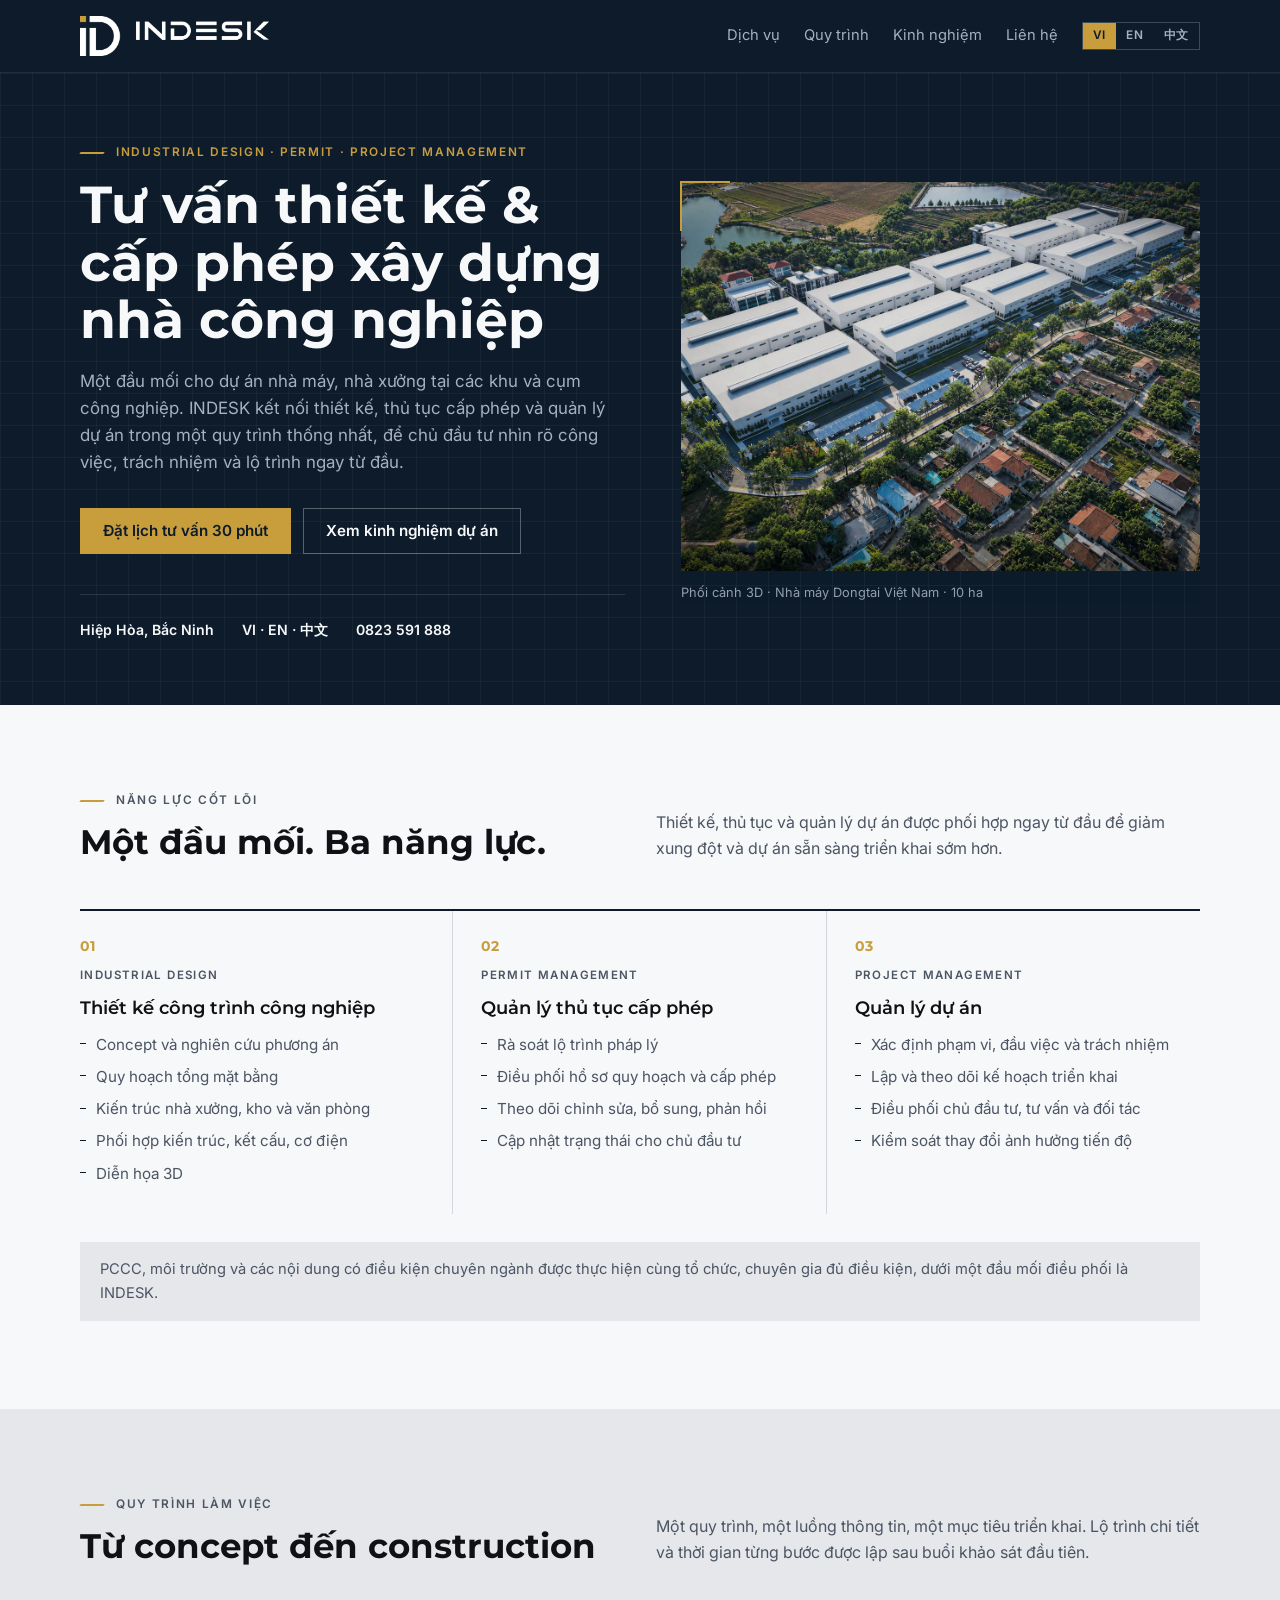
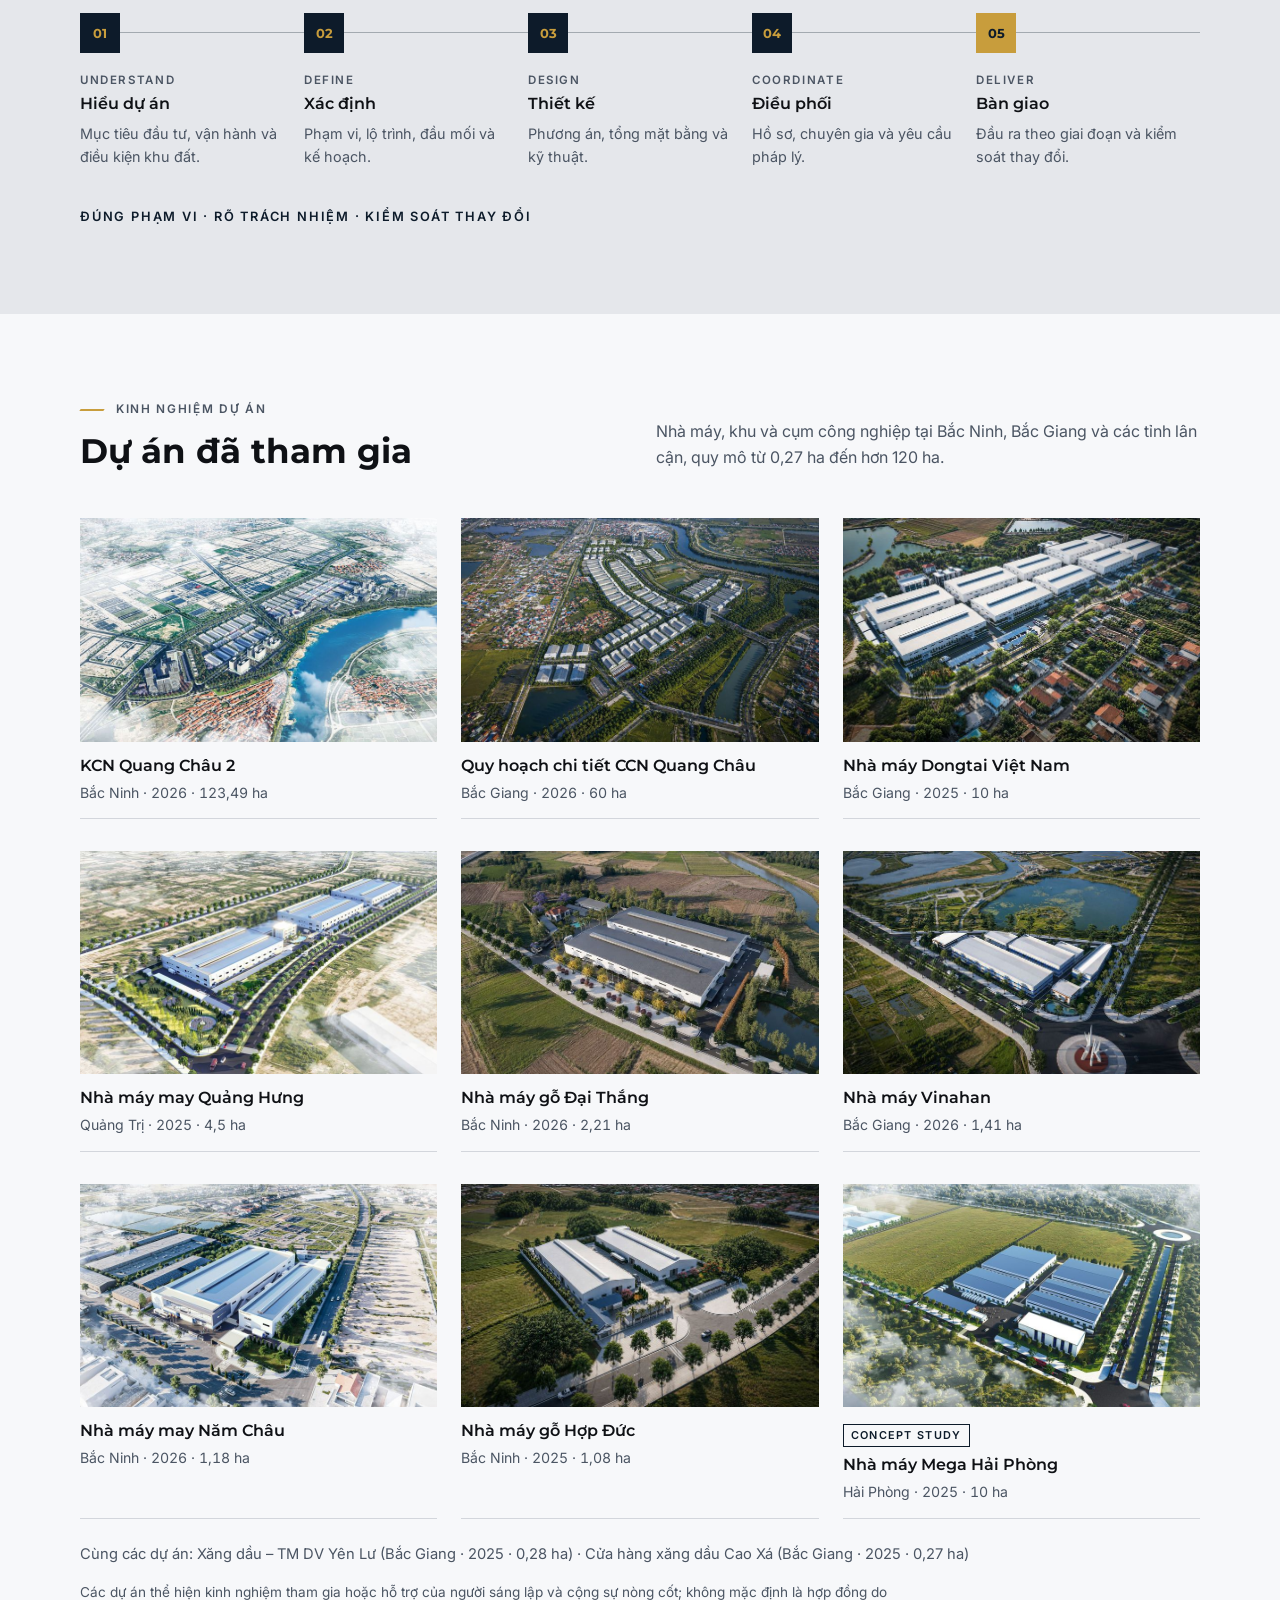
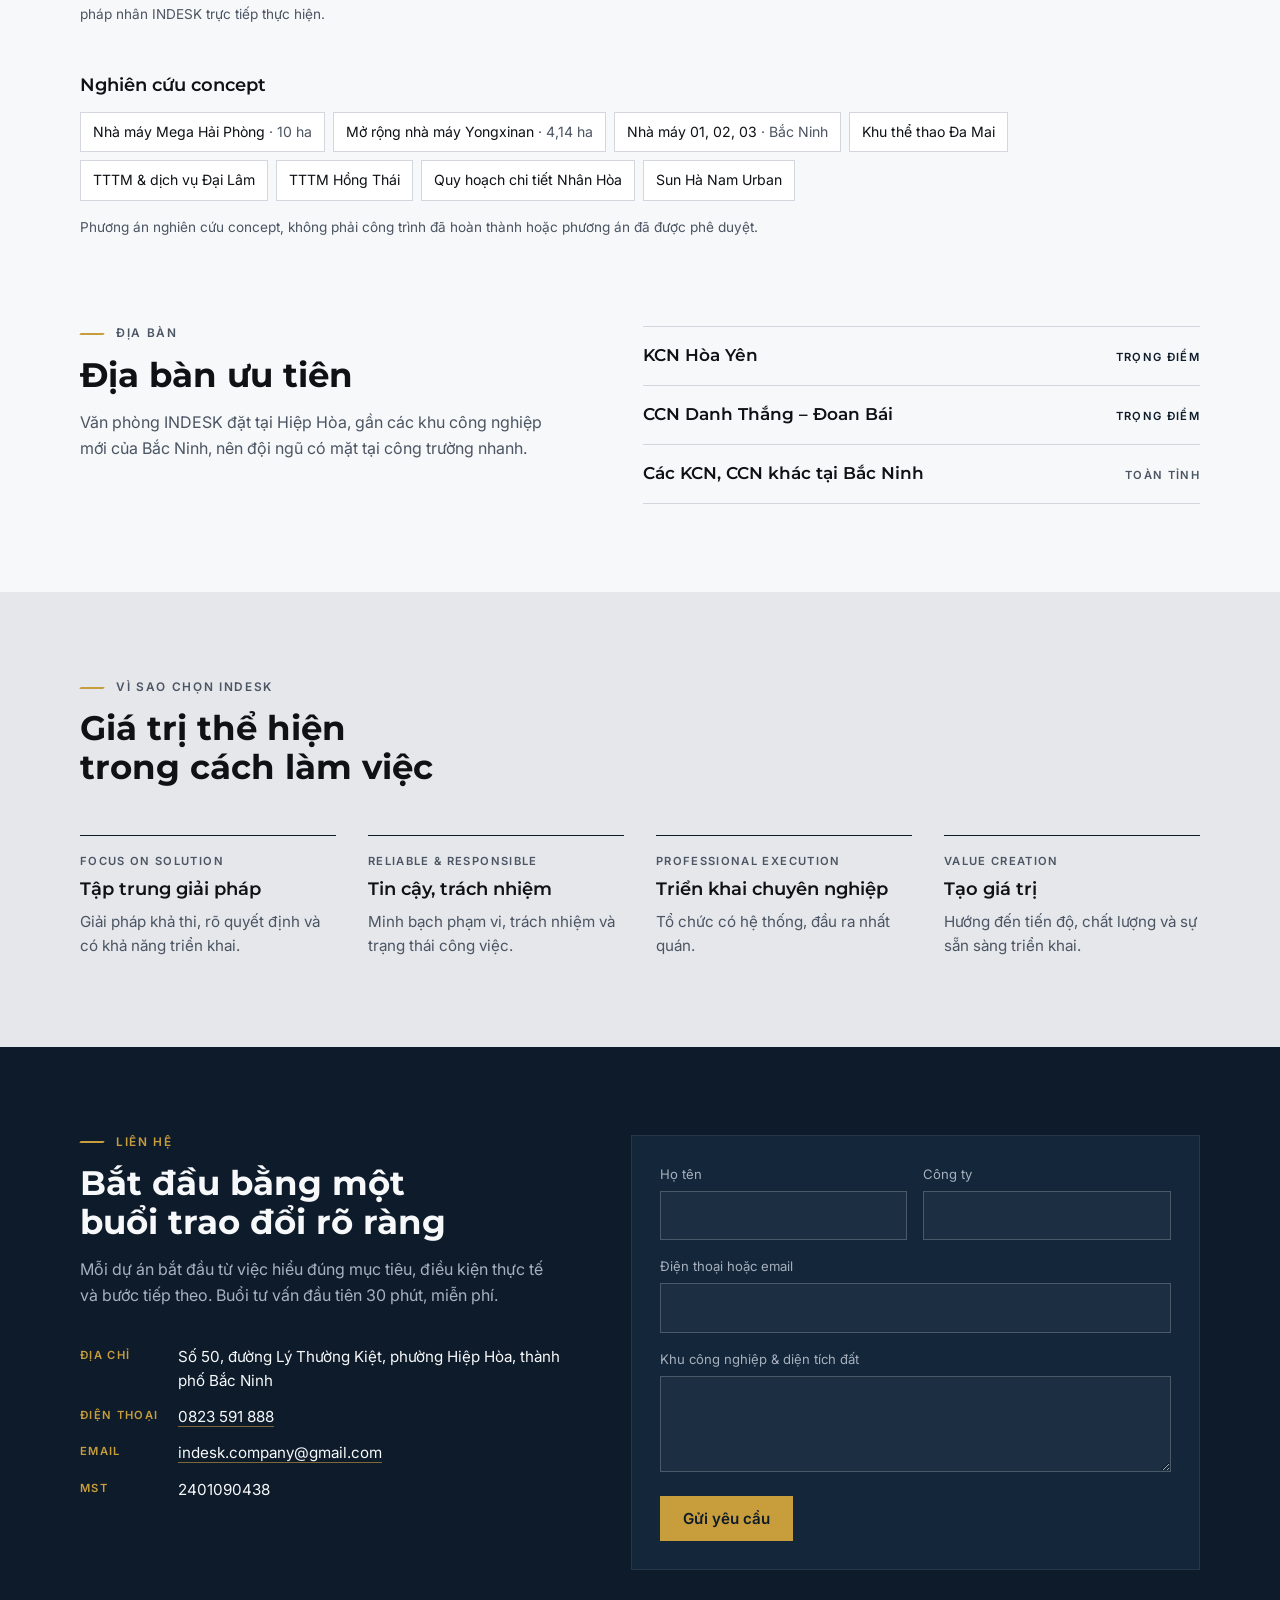
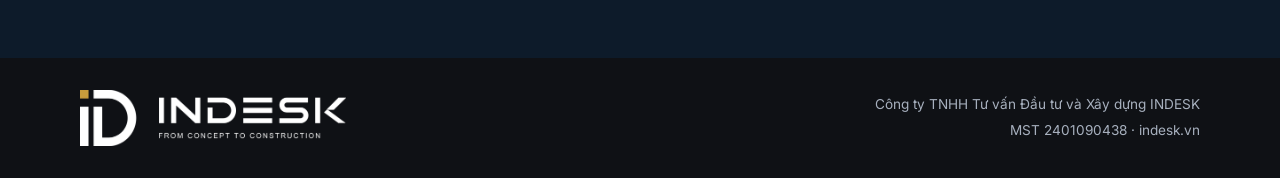
==== commit 2b7df082: "Update index.html" ====
--- a/index.html
+++ b/index.html
@@ -316,7 +316,7 @@
       <h2 data-i18n="contact.title">Bắt đầu bằng một buổi trao đổi rõ ràng</h2>
       <p class="lead" data-i18n="contact.lead">Mỗi dự án bắt đầu từ việc hiểu đúng mục tiêu, điều kiện thực tế và bước tiếp theo. Buổi tư vấn đầu tiên 30 phút, miễn phí.</p>
       <dl class="info">
-        <dt data-i18n="i.addr">Địa chỉ</dt><dd>Số 50, đường Lý Thường Kiệt, xã Hiệp Hòa, tỉnh Bắc Ninh</dd>
+        <dt data-i18n="i.addr">Địa chỉ</dt><dd>Số 50, đường Lý Thường Kiệt, phường Hiệp Hòa, thành phố Bắc Ninh</dd>
         <dt data-i18n="i.phone">Điện thoại</dt><dd><a href="tel:+84823591888">0823 591 888</a></dd>
         <dt>Email</dt><dd><a href="mailto:indesk.company@gmail.com">indesk.company@gmail.com</a></dd>
         <dt data-i18n="i.tax">MST</dt><dd>2401090438</dd>
@@ -415,8 +415,8 @@
     "exp.note":"以上项目体现创始人及核心合作者参与或支持的经验，并不一定是由INDESK法人直接签约实施的合同。",
     "exp.concept":"概念研究","exp.cnote":"概念研究方案，并非已完工或已获批准的项目。",
     "area.eyebrow":"服务区域","area.title":"重点服务区域",
-    "area.lead":"INDESK办公室位于北宁省协和，靠近北宁新兴工业园区，团队可迅速抵达现场。",
-    "z1":"Hòa Yên 工业园","z2":"Danh Thắng – Đoan Bái 工业集群","z3":"北宁省其他工业园及工业集群","z.tag1":"重点","z.tag2":"全省",
+    "area.lead":"INDESK办公室位于北宁市协和，靠近北宁新兴工业园区，团队可迅速抵达现场。",
+    "z1":"Hòa Yên 工业园","z2":"Danh Thắng – Đoan Bái 工业集群","z3":"北宁市其他工业园及工业集群","z.tag1":"重点","z.tag2":"全省",
     "why.eyebrow":"为什么选择INDESK","why.title":"体现在工作方式中的价值",
     "w1.t":"聚焦方案","w1.d":"方案可行、决策清晰、可落地实施。",
     "w2.t":"可靠负责","w2.d":"范围、责任和工作状态公开透明。",
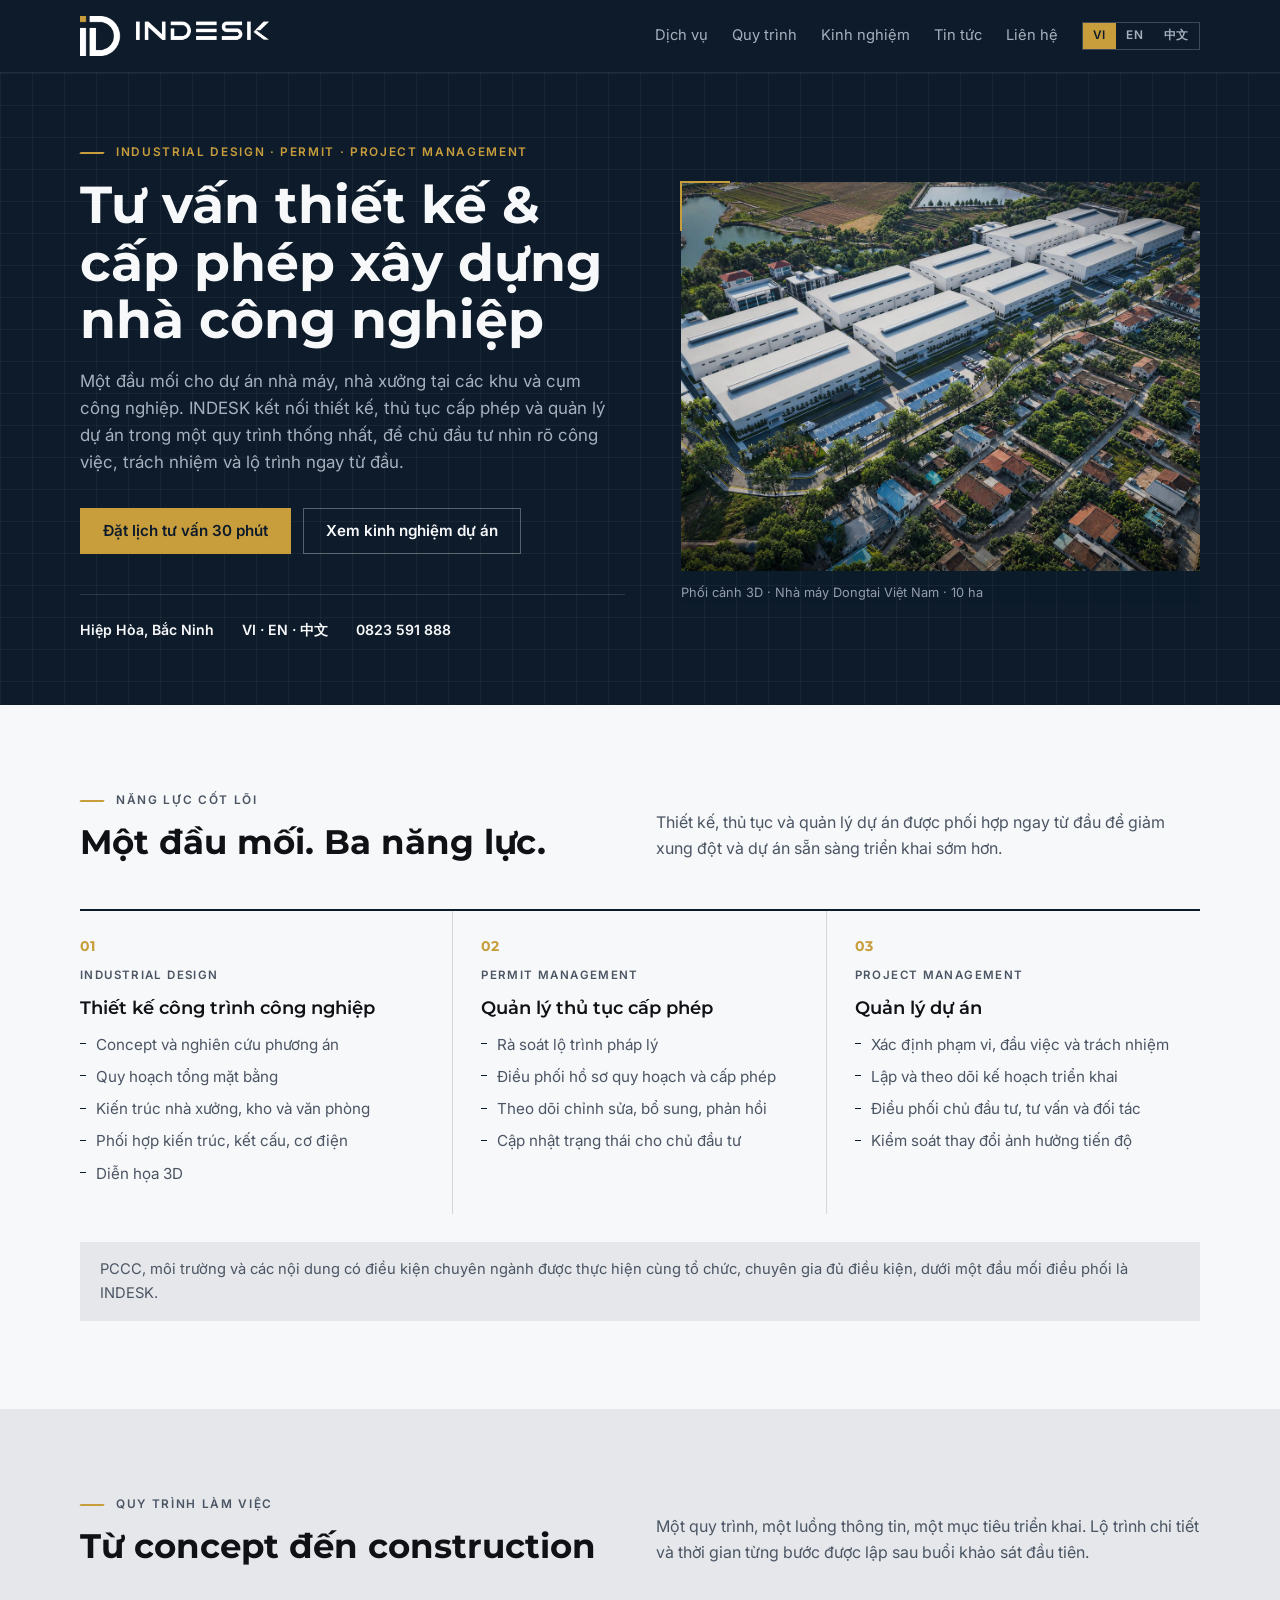
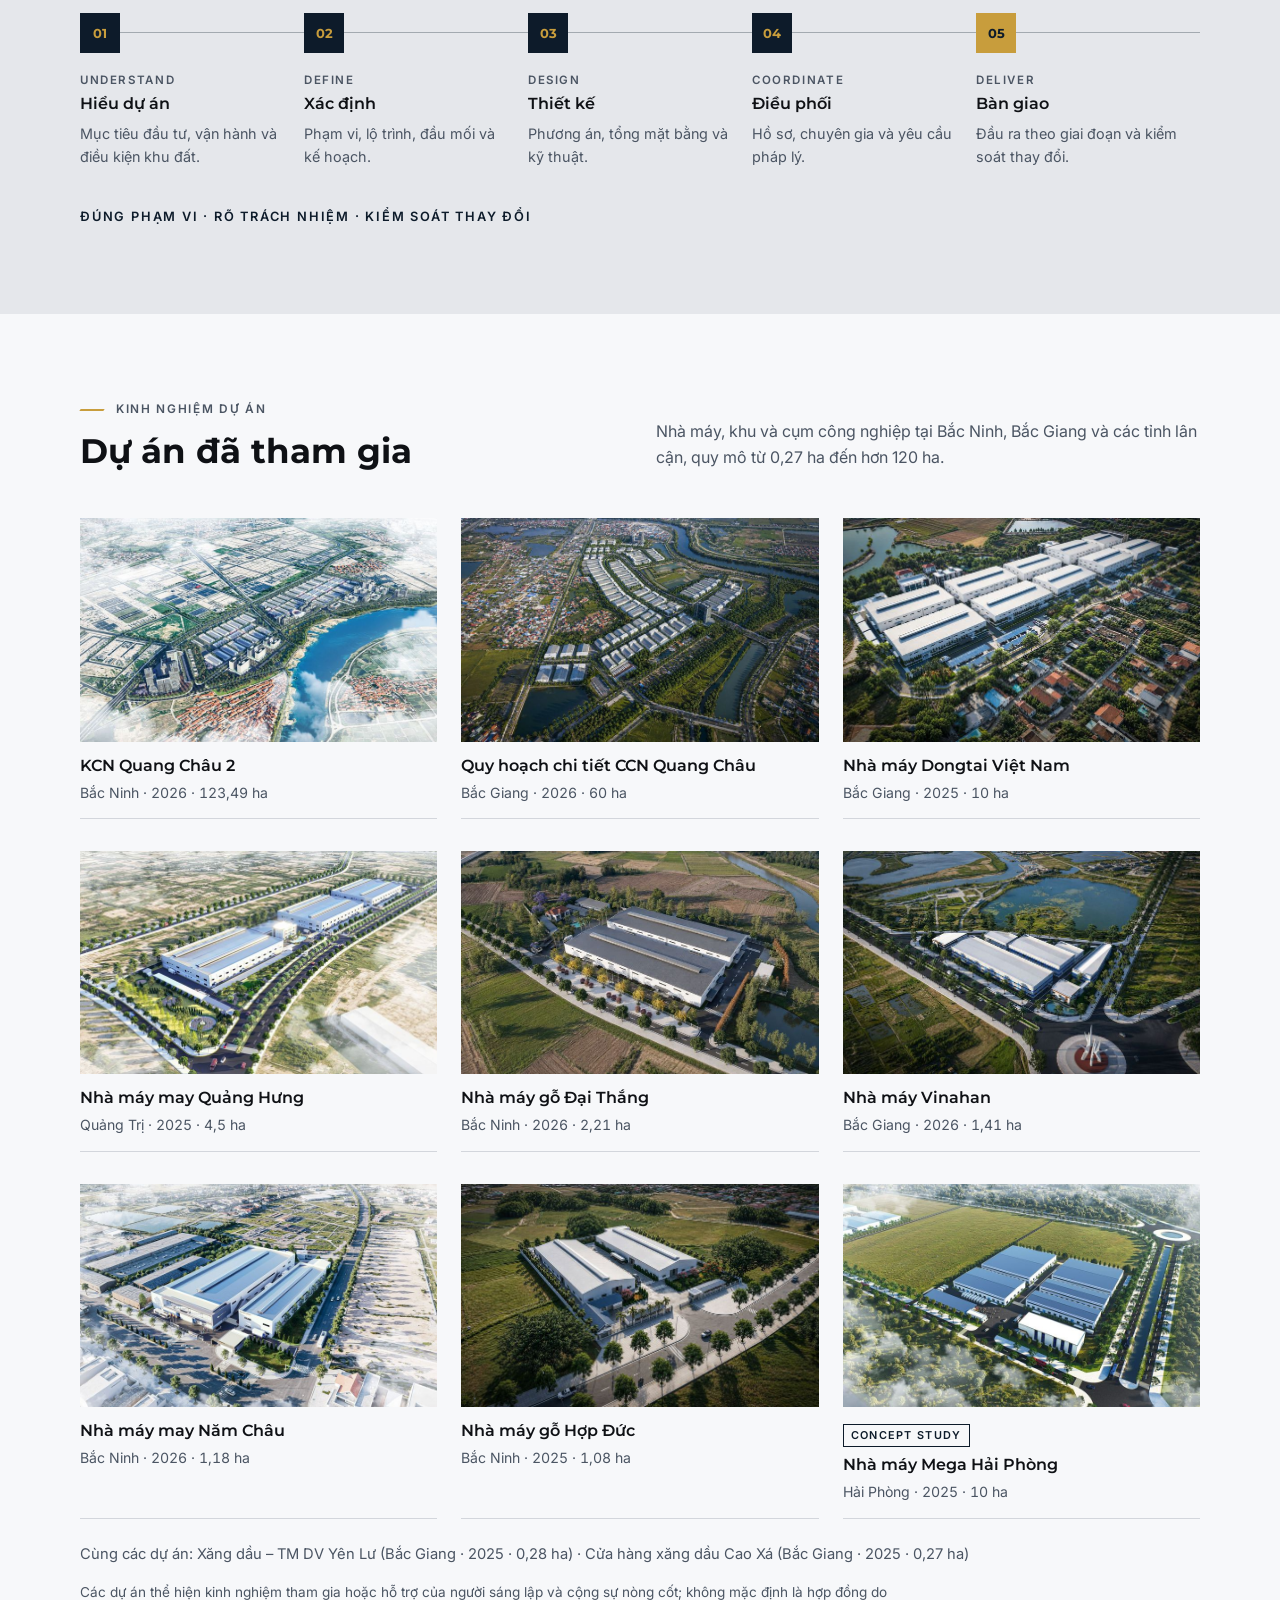
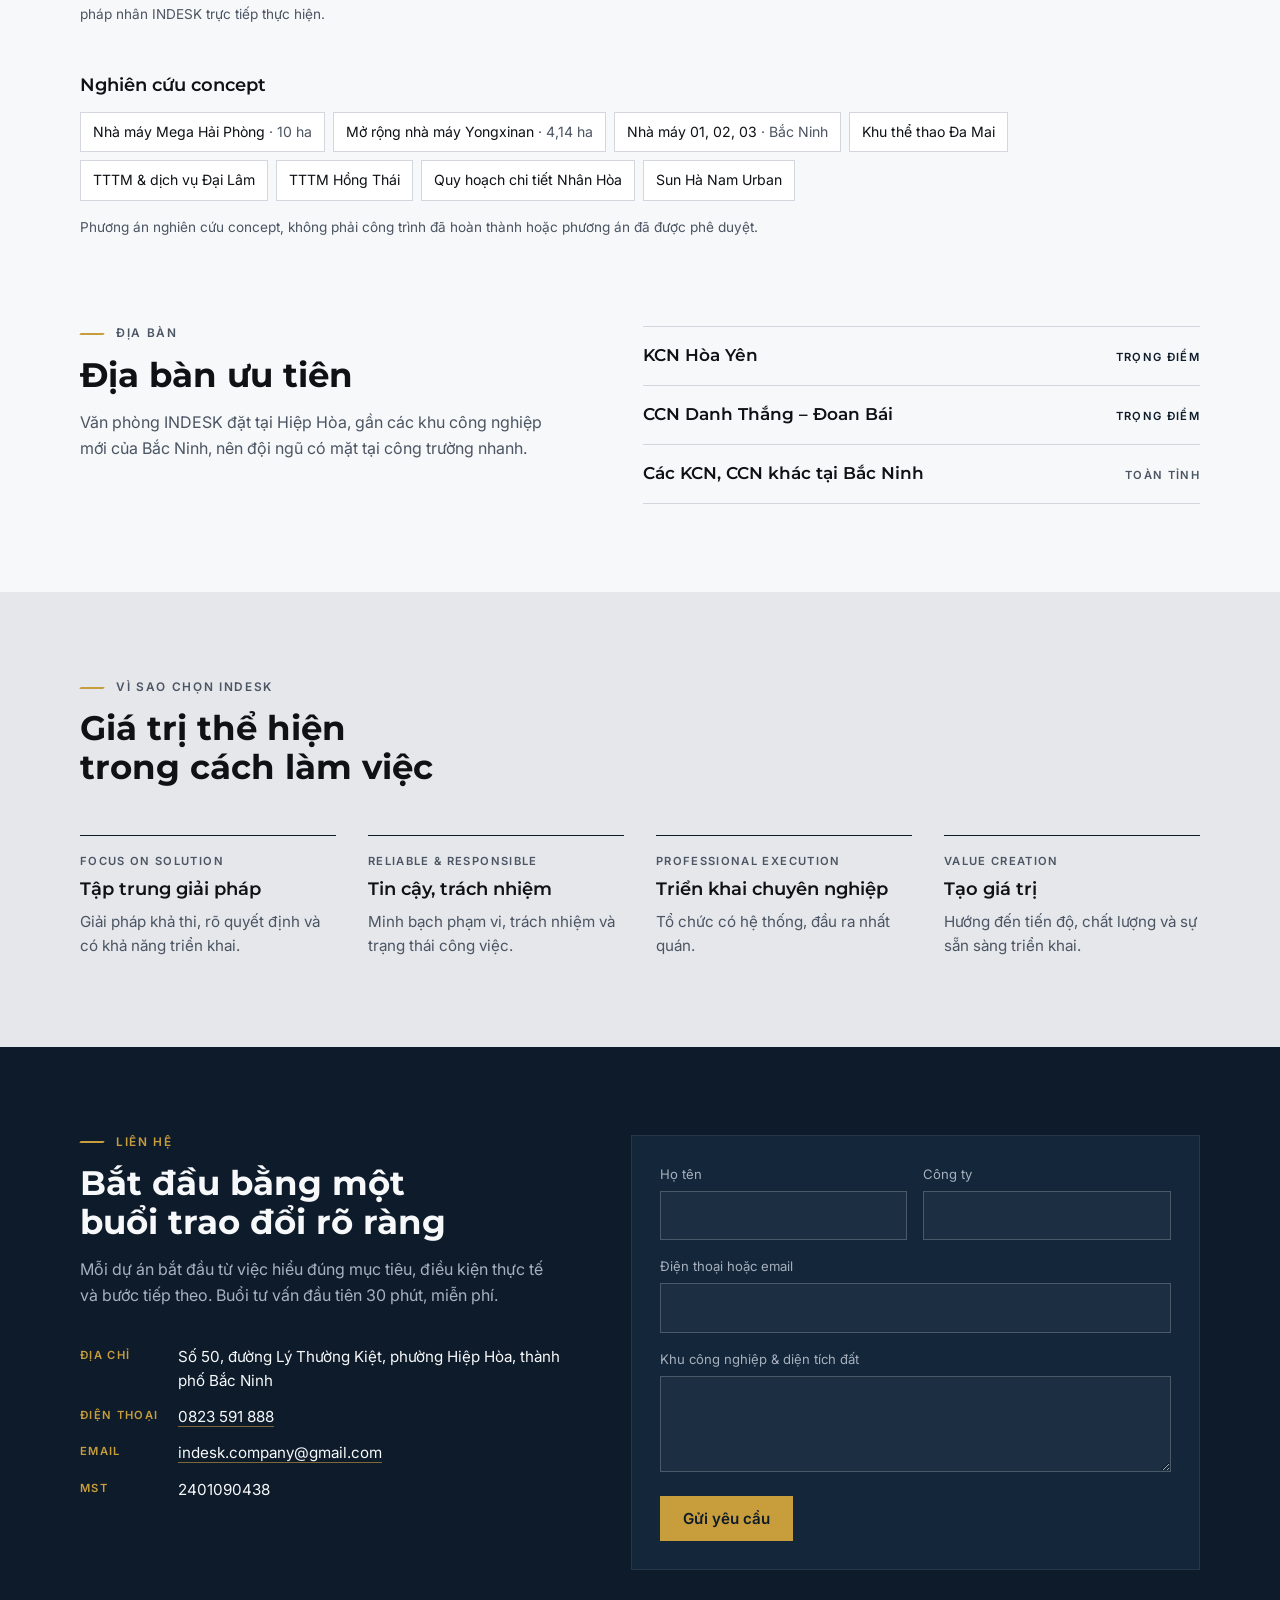
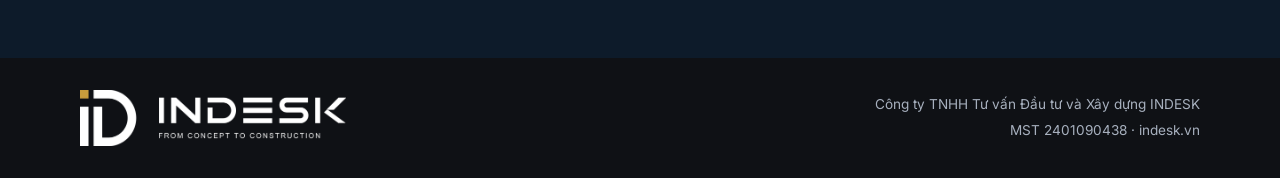
==== commit 0afa8ee6: "Thêm mục Tin tức (tin/) và mẫu bài viết Co-Authored-By: Claude Opus 5.5 <noreply@anthropic.com> Clau" ====
--- a/index.html
+++ b/index.html
@@ -3,10 +3,18 @@
 <head>
 <meta charset="utf-8">
 <meta name="viewport" content="width=device-width, initial-scale=1, viewport-fit=cover">
-<title>INDESK</title>
+<title>INDESK – Tư vấn thiết kế & cấp phép xây dựng nhà xưởng tại Bắc Ninh</title>
 <meta property="og:title" content="INDESK – Tư vấn thiết kế & cấp phép xây dựng nhà công nghiệp">
 <meta property="og:image" content="https://indesk.vn/dongtai.jpg">
-<meta name="description" content="INDESK – Tư vấn thiết kế & cấp phép xây dựng nhà công nghiệp tại Bắc Ninh. Industrial Design · Permit · Project Management.">
+<meta property="og:url" content="https://indesk.vn/">
+<meta property="og:type" content="website">
+<meta property="og:locale" content="vi_VN">
+<meta property="og:description" content="Tư vấn thiết kế nhà xưởng, cấp phép xây dựng và quản lý dự án tại các khu, cụm công nghiệp Bắc Ninh.">
+<link rel="canonical" href="https://indesk.vn/">
+<script type="application/ld+json">
+{"@context":"https://schema.org","@type":"ProfessionalService","name":"Công ty TNHH Tư vấn Đầu tư và Xây dựng INDESK","alternateName":"INDESK","url":"https://indesk.vn/","logo":"https://indesk.vn/logo-full.png","image":"https://indesk.vn/dongtai.jpg","description":"Tư vấn thiết kế nhà xưởng, cấp phép xây dựng và quản lý dự án cho nhà máy tại các khu, cụm công nghiệp Bắc Ninh.","telephone":"+84823591888","email":"indesk.company@gmail.com","taxID":"2401090438","address":{"@type":"PostalAddress","streetAddress":"Số 50 Lý Thường Kiệt","addressLocality":"Phường Hiệp Hòa","addressRegion":"Bắc Ninh","addressCountry":"VN"},"areaServed":{"@type":"AdministrativeArea","name":"Bắc Ninh"},"openingHours":"Mo-Su 00:00-23:59","sameAs":["https://www.facebook.com/indesk.bacninh"],"knowsLanguage":["vi","en","zh"]}
+</script>
+<meta name="description" content="INDESK tư vấn thiết kế nhà xưởng, cấp phép xây dựng và quản lý dự án cho nhà máy tại các khu, cụm công nghiệp Bắc Ninh. Văn phòng tại Hiệp Hòa. Tư vấn 30 phút miễn phí: 0823 591 888.">
 <link rel="icon" type="image/png" href="favicon-64.png">
 <link rel="apple-touch-icon" href="icon-180.png">
 <link rel="preconnect" href="https://fonts.googleapis.com">
@@ -175,6 +183,7 @@
       <a href="#dich-vu" data-i18n="nav.services">Dịch vụ</a>
       <a href="#quy-trinh" data-i18n="nav.process">Quy trình</a>
       <a href="#kinh-nghiem" data-i18n="nav.projects">Kinh nghiệm</a>
+      <a href="/tin/" data-i18n="nav.news">Tin tức</a>
       <a href="#lien-he" data-i18n="nav.contact">Liên hệ</a>
     </nav>
     <div class="lang" role="group" aria-label="Language">
@@ -349,7 +358,7 @@
 <script>
 const T = {
   en: {
-    "nav.services":"Services","nav.process":"Process","nav.projects":"Experience","nav.contact":"Contact",
+    "nav.services":"Services","nav.process":"Process","nav.projects":"Experience","nav.contact":"Contact","nav.news":"News",
     "hero.title":"Industrial building design & construction permitting",
     "hero.lead":"One point of contact for factory and warehouse projects in industrial parks and clusters. INDESK connects design, permitting and project management in one coordinated process, so investors see the work, the responsibilities and the route from day one.",
     "hero.cta":"Book a 30-minute consultation","hero.cta2":"See project experience",
@@ -391,7 +400,7 @@
     "footer.name":"INDESK Investment Consulting and Construction Co., Ltd."
   },
   zh: {
-    "nav.services":"服务","nav.process":"流程","nav.projects":"项目经验","nav.contact":"联系我们",
+    "nav.services":"服务","nav.process":"流程","nav.projects":"项目经验","nav.contact":"联系我们","nav.news":"新闻",
     "hero.title":"工业厂房设计与建设许可咨询",
     "hero.lead":"为工业园区及工业集群内的工厂、厂房项目提供一站式对接。INDESK将设计、许可手续和项目管理整合为统一流程，让投资者从一开始就清楚工作内容、责任分工和推进路线。",
     "hero.cta":"预约30分钟咨询","hero.cta2":"查看项目经验",
@@ -446,33 +455,38 @@
 let saved = null;
 try { saved = localStorage.getItem("indesk-lang"); } catch (e) {}
 setLang(saved && (saved === "vi" || T[saved]) ? saved : "vi");
-/* Form gửi về indesk.company@gmail.com qua FormSubmit (cần xác nhận một lần từ hộp thư này). */
-const FORM_ENDPOINT = "https://formsubmit.co/ajax/indesk.company@gmail.com";
+/* Form gửi về indesk.company@gmail.com qua FormSubmit (gửi kiểu biểu mẫu thường, lần đầu cần xác nhận một lần từ hộp thư này). */
+const FORM_ACTION = "https://formsubmit.co/indesk.company@gmail.com";
 const form = document.getElementById("lead-form");
 const show = id => ["f-ok","f-err","f-need"].forEach(x => { document.getElementById(x).hidden = x !== id; });
-form.addEventListener("submit", async e => {
+if (/[?&]sent=1/.test(location.search)) {
+  show("f-ok");
+  document.getElementById("lien-he").scrollIntoView();
+}
+form.addEventListener("submit", e => {
   e.preventDefault();
   const data = Object.fromEntries(new FormData(form));
   if (!data.name.trim() || !data.contact.trim()) { show("f-need"); return; }
   const btn = form.querySelector("button[type=submit]");
   btn.disabled = true;
-  try {
-    const res = await fetch(FORM_ENDPOINT, {
-      method: "POST",
-      headers: { "Content-Type": "application/json", "Accept": "application/json" },
-      body: JSON.stringify({
-        _subject: "Yêu cầu tư vấn mới từ indesk.vn",
-        _template: "table",
-        _captcha: "false",
-        "Họ tên": data.name, "Công ty": data.company, "Liên hệ": data.contact,
-        "Dự án": data.project, "Ngôn ngữ trang": document.documentElement.lang
-      })
-    });
-    if (!res.ok) throw new Error(res.status);
-    form.reset(); show("f-ok");
-  } catch (err) {
-    show("f-err");
-  } finally { btn.disabled = false; }
+  btn.textContent = { vi: "Đang gửi…", en: "Sending…", "zh-CN": "提交中…" }[document.documentElement.lang] || "Đang gửi…";
+  const out = document.createElement("form");
+  out.method = "POST";
+  out.action = FORM_ACTION;
+  out.hidden = true;
+  const fields = {
+    "Họ tên": data.name, "Công ty": data.company, "Liên hệ": data.contact, "Dự án": data.project,
+    "Ngôn ngữ trang": document.documentElement.lang,
+    _subject: "Yêu cầu tư vấn mới từ indesk.vn", _template: "table", _captcha: "false",
+    _next: location.origin + location.pathname + "?sent=1"
+  };
+  for (const [k, v] of Object.entries(fields)) {
+    const i = document.createElement("input");
+    i.type = "hidden"; i.name = k; i.value = v || "";
+    out.appendChild(i);
+  }
+  document.body.appendChild(out);
+  out.submit();
 });
 </script>
 </body>
